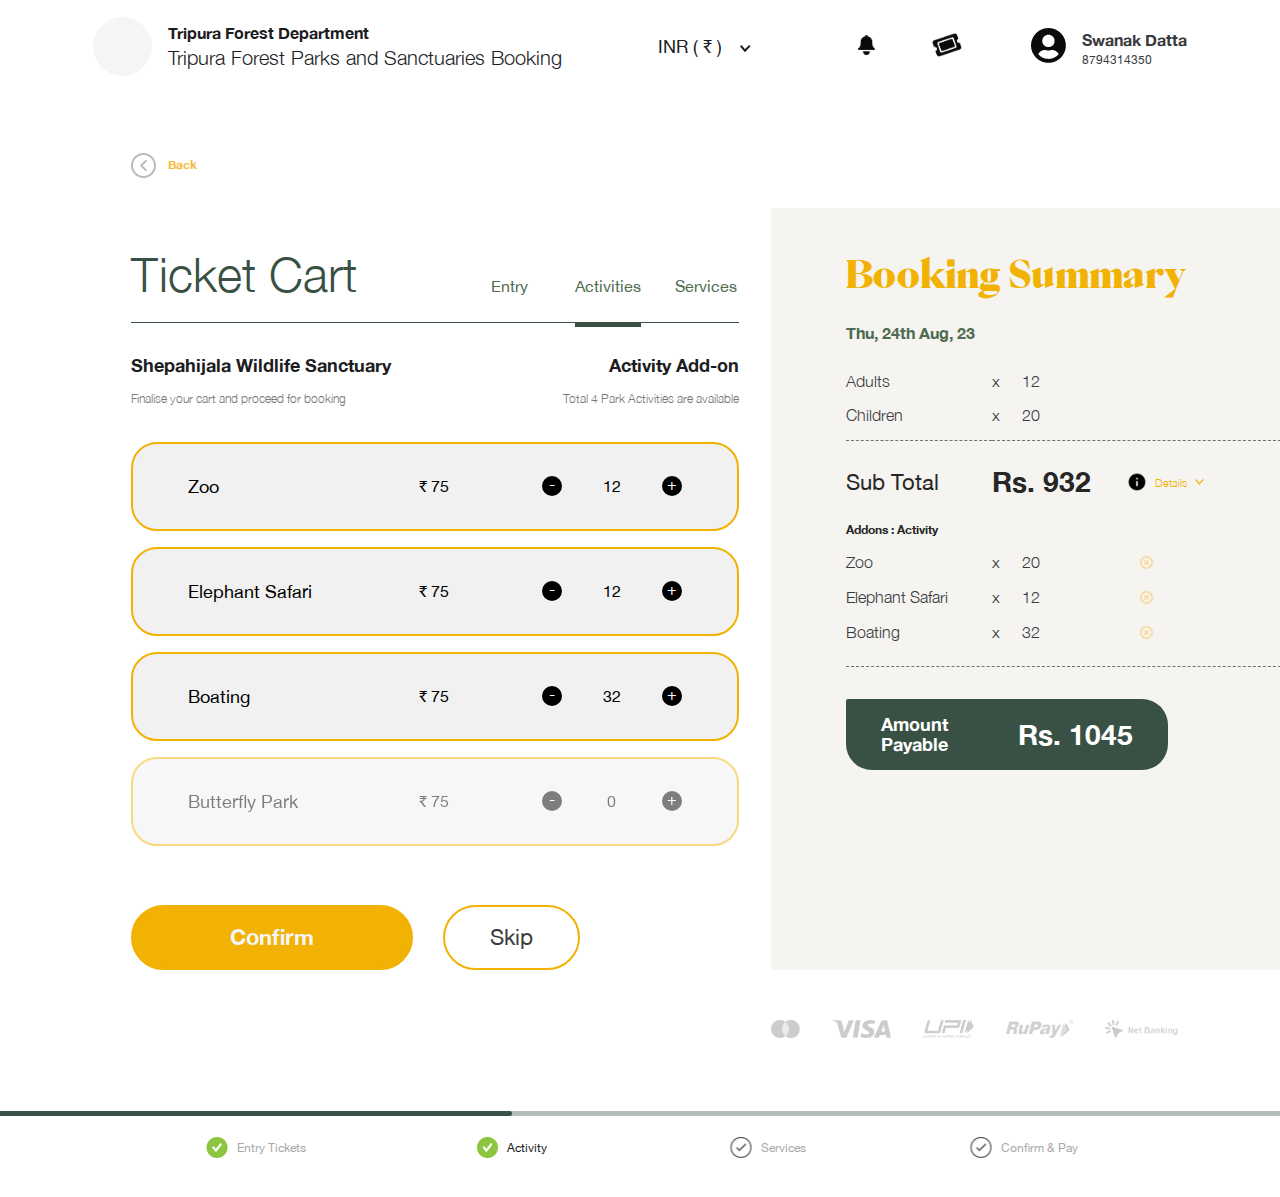
==== cart-activity.html @ 9dd1fa14 "added more pages" ====
<!DOCTYPE html>
<html lang="en">
  <head>
    <meta charset="UTF-8" />
    <meta name="viewport" content="width=device-width, initial-scale=1.0" />
    <title>Cart - Tripura Forest Parks And Sanctuary Booking</title>
    <link rel="stylesheet" href="style.css" />
  </head>
  <body class="cart-entry-page">
    <header id="header" class="inverted">
      <div class="brand">
        <div class="logo-container">
          <img
            fetchpriority="high"
            src="../assets/images/logo.png"
            alt="Tripura Forest Department"
          />
        </div>
        <div class="brand-name">
          <h1>Tripura Forest Department</h1>
          <p>Tripura Forest Parks and Sanctuaries Booking</p>
        </div>
      </div>
      <div class="header-right-col">
        <div class="currency-selector-container">
          <div class="custom-select">
            <select class="select-hidden" name="currency-selector">
              <option value="1" selected>INR ( ₹ )</option>
              <option value="2">USD ( $ )</option>
            </select>
            <div class="select-selected">INR ( ₹ )</div>
            <div class="select-arrow"></div>
            <ul class="select-items">
              <li data-value="1">INR ( ₹ )</li>
              <li data-value="2">USD ( $ )</li>
            </ul>
          </div>
        </div>
        <div class="notification-container">
          <a href="#">
            <img src="../assets/images/notifications.png" alt="Notifications" />
          </a>
        </div>
        <div class="tickets-container">
          <a href="#">
            <img src="../assets/images/ticket.png" alt="Tickets" />
          </a>
        </div>
        <div class="user-details-container">
          <div class="user-image">
            <a href="#">
              <img src="../assets/images/user-circle.png" alt="Swanak Datta" />
            </a>
          </div>
          <div class="user-details">
            <p class="user-name">Swanak Datta</p>
            <small class="user-phone-number">8794314350</small>
          </div>
        </div>
      </div>
    </header>
    <main id="main">
      <section class="cart-navigations section-inline-padding"">
        <a href="#" class="cart-navigation__back-link">
          <img
            src="/assets/images/back-btn-img.png"
            alt=""
            class="cart-navigation__back-img"
          />
          <span class="cart-navigation__back-text">Back</span>
        </a>
      </section>
      <section class="cart-details section-inline-padding">
        <div class="cart-details__form">
            <div class="cart-details__form-header">
                <h2 class="cart-details__form-title">Ticket Cart</h2>
                <ul class="cart-details__form-nav">
                    <li class="cart-details__form-nav-item">Entry</li>
                    <li class="cart-details__form-nav-item active">Activities</li>
                    <li class="cart-details__form-nav-item">Services</li>
                </ul>
            </div>
            <div class="cart-details__form-details-container">
              <div class="cart-details__form-park-title-container">
                <h3 class="cart-details__form-park-name">Shepahijala Wildlife Sanctuary</h3>
                <small class="cart-details__form-details">Finalise your cart and proceed for booking</small>
              </div>
              <div class="cart-details__form-addon">
                <h3 class="cart-details__form-addon-title">Activity Add-on</h3>
                <small class="cart-details__form-addon-details">Total 4 Park Activities are available</small>
              </div>
            </div>
            <div class="cart-details__form-container">
              <div class="cart-details__form-activity">
                <p class="cart-details__form-activity-name">Zoo</p>
                <p class="cart-details__form-activty-rate" data-currency="₹">75</p>
                <div class="cart-details__form-activity-input-container">
                  <span class="cart-details__form-activity-input-decrease">-</span>
                  <span class="cart-details__form-activity-input">12</span>
                  <span class="cart-details__form-activity-input-increase">+</span>
                </div>
              </div>
              <div class="cart-details__form-activity">
                <p class="cart-details__form-activity-name">Elephant Safari</p>
                <p class="cart-details__form-activty-rate" data-currency="₹">75</p>
                <div class="cart-details__form-activity-input-container">
                  <span class="cart-details__form-activity-input-decrease">-</span>
                  <span class="cart-details__form-activity-input">12</span>
                  <span class="cart-details__form-activity-input-increase">+</span>
                </div>
              </div>
              <div class="cart-details__form-activity">
                <p class="cart-details__form-activity-name">Boating</p>
                <p class="cart-details__form-activty-rate" data-currency="₹">75</p>
                <div class="cart-details__form-activity-input-container">
                  <span class="cart-details__form-activity-input-decrease">-</span>
                  <span class="cart-details__form-activity-input">32</span>
                  <span class="cart-details__form-activity-input-increase">+</span>
                </div>
              </div>
              <div class="cart-details__form-activity unavailable">
                <p class="cart-details__form-activity-name">Butterfly Park</p>
                <p class="cart-details__form-activty-rate" data-currency="₹">75</p>
                <div class="cart-details__form-activity-input-container">
                  <span class="cart-details__form-activity-input-decrease">-</span>
                  <span class="cart-details__form-activity-input">0</span>
                  <span class="cart-details__form-activity-input-increase">+</span>
                </div>
              </div>
              <button class="cart-details__form-btn">Confirm</button>
              <button class="cart-details__form-skip-btn">Skip</button>
            </div>
        </div>
        <div class="cart-details__summary">
          <h2 class="cart-details__summary-title">Booking Summary</h2>
          <time class="cart-details__summary-date" datetime="2023-08-24T00:00">Thu, 24th Aug, 23</time>
          <div class="cart-details__summary-details-container">
            <p class="cart-details__summary-details-person-adults">Adults</p>
            <p class="cart-details__summary-details-person-adults-count">12</p>
            <p class="cart-details__summary-details-person-childrens">Children</p>
            <p class="cart-details__summary-details-person-childrens-count">20</p>
            <p class="cart-details__summary-details-total-title">Sub Total</p>
            <div class="cart-details__summary-details-total-amount-container">
              <p class="cart-details__summary-details-total-amount" data-currency="Rs.">932</p>
              <div class="cart-details__summary-details-wrapper">
                <img src="/assets/images/info-icon.png" alt="" class="cart-details__summary-details-icon">
                <small class="cart-details__summary-details-text">Details</small>
                <img src="/assets/images/park-dropdown-icon.png" decoding="async" loading="lazy" alt="" class="cart-details__summary-details-chevron">
              </div>
            </div>
          </div>
          <h3 class="cart-details__summary-addon-title">Addons : Activity</h3>
          <div class="cart-details__summary-addon-details-container">
            <div class="cart-details__summary-addon-details-wrapper">
              <p class="cart-details__summary-addon-details-name">Zoo</p>
              <p class="cart-details__summary-addon-details-count">20</p>
              <img src="/assets/images/delete-icon.png" decoding="async" loading="lazy" alt="" class="cart-details__summary-addon-details-delete-img">
            </div>
            <div class="cart-details__summary-addon-details-wrapper">
              <p class="cart-details__summary-addon-details-name">Elephant Safari</p>
              <p class="cart-details__summary-addon-details-count">12</p>
              <img src="/assets/images/delete-icon.png" decoding="async" loading="lazy" alt="" class="cart-details__summary-addon-details-delete-img">
            </div>
            <div class="cart-details__summary-addon-details-wrapper">
              <p class="cart-details__summary-addon-details-name">Boating</p>
              <p class="cart-details__summary-addon-details-count">32</p>
              <img src="/assets/images/delete-icon.png" decoding="async" loading="lazy" alt="" class="cart-details__summary-addon-details-delete-img">
            </div>
          </div>
          <div class="cart-details__summary-payable">
            <h3 class="cart-details__summary-payable-title">Amount Payable</h3>
            <h4 class="cart-details__summary-payable-amount" data-currency="Rs.">1045</h4>
          </div>
        </div>
        <div class="footer-secondary__logos">
          <img decoding="async" loading="lazy" src="../assets/images/master-card-logo.png" alt="" class="footer-secondary__logo">
          <img decoding="async" loading="lazy" src="../assets/images/visa-logo.png" alt="" class="footer-secondary__logo">
          <img decoding="async" loading="lazy" src="../assets/images/upi-logo.png" alt="" class="footer-secondary__logo">
          <img decoding="async" loading="lazy" src="../assets/images/rupay-logo.png" alt="" class="footer-secondary__logo">
          <img decoding="async" loading="lazy" src="../assets/images/net-banking.png" alt="" class="footer-secondary__logo">
        </div>
      </section>
      <section class="cart-footer">
        <progress class="cart-footer__progressbar" max="5" value="2">1</progress>
        <ul class="cart-footer__progress-labels">
          <li class="cart-footer__progress-label">
            <div class="cart-footer__progress-lebel-wrapper">
              <img src="/assets/images/tick-icon.png" alt="" class="cart-footer__progress-lebel-img">
              <img src="/assets/images/tick-icon-green.png" alt="" class="cart-footer__progress-lebel-img-complete">
              <p class="cart-footer__progress-label-text">Entry Tickets</p>
            </div>
          </li>
          <li class="cart-footer__progress-label active">
            <div class="cart-footer__progress-lebel-wrapper">
              <img src="/assets/images/tick-icon.png" alt="" class="cart-footer__progress-lebel-img">
              <img src="/assets/images/tick-icon-green.png" alt="" class="cart-footer__progress-lebel-img-complete">
              <p class="cart-footer__progress-label-text">Activity</p>
            </div>
          </li>
          <li class="cart-footer__progress-label">
            <div class="cart-footer__progress-lebel-wrapper">
              <img src="/assets/images/tick-icon.png" alt="" class="cart-footer__progress-lebel-img">
              <img src="/assets/images/tick-icon-green.png" alt="" class="cart-footer__progress-lebel-img-complete">
              <p class="cart-footer__progress-label-text">Services</p>
            </div>
          </li>
          <li class="cart-footer__progress-label">
            <div class="cart-footer__progress-lebel-wrapper">
              <img src="/assets/images/tick-icon.png" alt="" class="cart-footer__progress-lebel-img">
              <img src="/assets/images/tick-icon-green.png" alt="" class="cart-footer__progress-lebel-img-complete">
              <p class="cart-footer__progress-label-text">Confirm & Pay</p>
            </div>
          </li>
        </ul>
      </section>
    </main>
  </body>
</html>
---- style.css ----
*,
*::before,
*::after {
  box-sizing: border-box;
}

* > img {
  max-width: 100%;
}

/* Reset display property for specific elements */
/* :where(
    div,
    p,
    span,
    a,
    h1,
    h2,
    h3,
    h4,
    h5,
    h6,
    ul,
    ol,
    li,
    table,
    th,
    td,
    img
  ) {
  display: inherit;
} */

/* Reset margin and padding for all elements */
:not(iframe, canvas, img, svg, video) {
  margin: 0;
  padding: 0;
  border: none;
  font-family: inherit;
  font-size: inherit;
  font-weight: inherit;
  font-style: inherit;
  color: inherit;
}

@font-face {
  font-family: "Helvetica Neue";
  src: local("Helvetica Neue Bold"), local("HelveticaNeue-Bold"),
    url("../assets/fonts/HelveticaNeue-Bold.woff2") format("woff2"),
    url("../assets/fonts/HelveticaNeue-Bold.woff") format("woff");
  font-weight: bold;
  font-style: normal;
  font-display: swap;
}

@font-face {
  font-family: "Helvetica Neue";
  src: local("Helvetica Neue"), local("HelveticaNeue"),
    url("../assets/fonts/HelveticaNeue.woff2") format("woff2"),
    url("../assets/fonts/HelveticaNeue.woff") format("woff");
  font-weight: normal;
  font-style: normal;
  font-display: swap;
}

@font-face {
  font-family: "Helvetica Neue";
  src: local("Helvetica Neue Light"), local("HelveticaNeue-Light"),
    url("../assets/fonts/HelveticaNeue-Light.woff2") format("woff2"),
    url("../assets/fonts/HelveticaNeue-Light.woff") format("woff");
  font-weight: 300;
  font-style: normal;
  font-display: swap;
}

@font-face {
  font-family: "PP Eiko";
  src: local("PP Eiko Thin"), local("PPEiko-Thin"),
    url("../assets/fonts/PPEiko-Thin.woff2") format("woff2"),
    url("../assets/fonts/PPEiko-Thin.woff") format("woff");
  font-weight: 100;
  font-style: normal;
  font-display: swap;
}

@font-face {
  font-family: "PP Eiko";
  src: local("PP Eiko Medium"), local("PPEiko-Medium"),
    url("../assets/fonts/PPEiko-Medium.woff2") format("woff2"),
    url("../assets/fonts/PPEiko-Medium.woff") format("woff");
  font-weight: 500;
  font-style: normal;
  font-display: swap;
}

@font-face {
  font-family: "PP Eiko";
  src: local("PP Eiko Heavy"), local("PPEiko-Heavy"),
    url("../assets/fonts/PPEiko-Heavy.woff2") format("woff2"),
    url("../assets/fonts/PPEiko-Heavy.woff") format("woff");
  font-weight: 900;
  font-style: normal;
  font-display: swap;
}

:root {
  /* Colors: */
  ---707070: #707070;
  ---5c38ff: #5c38ff;
  ---1a1a1a: #1a1a1a;
  ---e9e4fb: #e9e4fb;
  ---bfd989: #bfd989;
  ---e3eed9: #e3eed9;
  ---aa8b56: #aa8b56;
  ---f3bc3e: #f3bc3e;
  ---f5f5f7: #f5f5f7;
  ---f2b203: #f2b203;
  ---8bc63f: #8bc63f;
  ---3a3a3c: #3a3a3c;
  ---777779: #777779;
  ---a9a9aa: #a9a9aa;
  ---88988e: #88988e;
  ---1d1d1f: #1d1d1f;
  ---4e6c50: #4e6c50;
  ---262626: #262626;
  ---fbe2b0: #fbe2b0;
  ---f8d180: #f8d180;
  ---f1f1f1: #f1f1f1;
  ---ebeae4: #ebeae4;
  ---f0ebce: #f0ebce;
  ---395144: #395144;
  ---b4bdb8: #b4bdb8;
  ---53675b: #53675b;
  --unnamed-color-000000: #000000;
  --box-shadow-color: #00000019;

  /* Font/text values */
  --unnamed-font-family-helvetica: "Helvetica Neue", sans-serif;
  --font-family-pp-eiko: "PP Eiko", serif;
  --unnamed-font-style-normal: normal;
  --unnamed-font-weight-300: 300;
  --unnamed-font-weight-normal: normal;
  --unnamed-font-weight-bold: bold;
  --unnamed-font-size-11: 11px;
  --unnamed-font-size-12: 12px;
  --unnamed-font-size-14: 14px;
  --unnamed-font-size-16: 16px;
  --unnamed-font-size-18: 18px;
  --unnamed-font-size-20: 20px;
  --unnamed-font-size-22: 22px;
  --unnamed-font-size-24: 24px;
  --unnamed-font-size-28: 28px;
  --unnamed-font-size-34: 34px;
  --unnamed-font-size-48: 48px;
  --unnamed-font-size-60: 60px;
  --unnamed-font-size-96: 96px;
  --unnamed-font-size-105: 105px;
  --unnamed-character-spacing-0: 0px;
  --unnamed-character-spacing-nan: NaN;
  --unnamed-line-spacing-13: 13px;
  --unnamed-line-spacing-14: 14px;
  --unnamed-line-spacing-18: 18px;
  --unnamed-line-spacing-23: 23px;
  --unnamed-line-spacing-24: 24px;
  --unnamed-line-spacing-25: 25px;
  --unnamed-line-spacing-26: 26px;
  --unnamed-line-spacing-28: 28px;
  --unnamed-line-spacing-29: 29px;
  --unnamed-line-spacing-30: 30px;
  --unnamed-line-spacing-34: 34px;
  --unnamed-line-spacing-41: 41px;
  --unnamed-line-spacing-58: 58px;
  --unnamed-line-spacing-72: 72px;
  --unnamed-line-spacing-115: 115px;
  --unnamed-line-spacing-126: 126px;
  --unnamed-line-spacing-35-599998474121094: 35.599998474121094px;
}

::selection {
  background: var(---f3bc3e);
  color: #fff;
}

button,
a {
  cursor: pointer;
}
.character-style-1 {
  font-family: var(--unnamed-font-family-helvetica);
  font-style: var(--unnamed-font-style-normal);
  font-weight: var(--unnamed-font-weight-normal);
  font-size: var(--unnamed-font-size-12);
  line-height: var(--unnamed-line-spacing-14);
  letter-spacing: var(--unnamed-character-spacing-0);
  color: var(---a9a9aa);
}
.character-style-3 {
  font-family: var(--unnamed-font-family-helvetica);
  font-style: var(--unnamed-font-style-normal);
  font-weight: var(--unnamed-font-weight-bold);
  font-size: var(--unnamed-font-size-28);
  line-height: var(--unnamed-line-spacing-34);
  letter-spacing: var(--unnamed-character-spacing-0);
  color: var(---1d1d1f);
}
.character-style-3 {
  font-family: var(--unnamed-font-family-helvetica);
  font-style: var(--unnamed-font-style-normal);
  font-weight: var(--unnamed-font-weight-bold);
  font-size: var(--unnamed-font-size-22);
  line-height: var(--unnamed-line-spacing-28);
  letter-spacing: var(--unnamed-character-spacing-0);
  color: var(---f2b203);
}
.character-style-3 {
  font-family: var(--unnamed-font-family-helvetica);
  font-style: var(--unnamed-font-style-normal);
  font-weight: var(--unnamed-font-weight-normal);
  font-size: var(--unnamed-font-size-16);
  line-height: var(--unnamed-line-spacing-28);
  letter-spacing: var(--unnamed-character-spacing-0);
  color: var(---4e6c50);
}
.character-style-1 {
  font-family: var(--unnamed-font-family-helvetica);
  font-style: var(--unnamed-font-style-normal);
  font-weight: var(--unnamed-font-weight-normal);
  font-size: var(--unnamed-font-size-11);
  line-height: var(--unnamed-line-spacing-13);
  letter-spacing: var(--unnamed-character-spacing-0);
  color: var(---53675b);
}
.h5 {
  font-family: var(--unnamed-font-family-helvetica);
  font-style: var(--unnamed-font-style-normal);
  font-weight: var(--unnamed-font-weight-normal);
  font-size: var(--unnamed-font-size-24);
  line-height: var(--unnamed-line-spacing-29);
  letter-spacing: var(--unnamed-character-spacing-0);
  color: var(--unnamed-color-000000);
}
.h4 {
  font-family: var(--unnamed-font-family-helvetica);
  font-style: var(--unnamed-font-style-normal);
  font-weight: var(--unnamed-font-weight-normal);
  font-size: var(--unnamed-font-size-34);
  line-height: var(--unnamed-line-spacing-41);
  letter-spacing: var(--unnamed-character-spacing-0);
  color: var(--unnamed-color-000000);
}
.h3 {
  font-family: var(--unnamed-font-family-helvetica);
  font-style: var(--unnamed-font-style-normal);
  font-weight: var(--unnamed-font-weight-normal);
  font-size: var(--unnamed-font-size-48);
  line-height: var(--unnamed-line-spacing-58);
  letter-spacing: var(--unnamed-character-spacing-0);
  color: var(--unnamed-color-000000);
}
.h2 {
  font-family: var(--unnamed-font-family-helvetica);
  font-style: var(--unnamed-font-style-normal);
  font-weight: var(--unnamed-font-weight-normal);
  font-size: var(--unnamed-font-size-60);
  line-height: var(--unnamed-line-spacing-72);
  letter-spacing: var(--unnamed-character-spacing-0);
  color: var(--unnamed-color-000000);
}
.h1 {
  font-family: var(--unnamed-font-family-helvetica);
  font-style: var(--unnamed-font-style-normal);
  font-weight: var(--unnamed-font-weight-normal);
  font-size: var(--unnamed-font-size-96);
  line-height: var(--unnamed-line-spacing-115);
  letter-spacing: var(--unnamed-character-spacing-0);
  color: var(--unnamed-color-000000);
}

/*  */
body {
  font-family: var(--unnamed-font-family-helvetica);
}

.bg-green {
  background: var(---4e6c50);
  padding: 13px 18px;
  color: #fff;
  border-radius: 46px;
}

.section-inline-padding {
  padding-inline: clamp(0.938rem, -1.475rem + 12.063vw, 13rem);
}

.section-inline-padding-s {
  padding-inline: clamp(0.938rem, 0.425rem + 2.563vw, 3.5rem);
}

#main > section {
  padding-block: 80px;
}

#header {
  padding: 17px 93px;
  display: flex;
  flex-direction: row;
  flex-wrap: wrap;
  align-content: center;
  justify-content: space-between;
  align-items: center;
  position: absolute;
  width: 100%;
}

#header.inverted {
  position: relative;
}

:where(#header.inverted)
  :where(.brand-name h1, .brand-name h1 + *, .custom-select) {
  color: var(---1d1d1f) !important;
}

:where(#header.inverted) :where(.user-name, .user-phone-number) {
  color: var(---3a3a3c) !important;
}

:where(#header.inverted) :where(.select-selected)::after {
  content: url(../assets/images/chevron-down-alt.png) !important;
}

:where(#header.inverted) :where(img) {
  filter: invert(1);
}

.brand {
  display: flex;
  flex-direction: row;
  flex-wrap: nowrap;
  align-content: center;
  justify-content: flex-start;
  align-items: center;
  gap: 16px;
}

.brand-name {
  display: flex;
  flex-direction: column;
  justify-content: center;
  align-items: flex-start;
  flex-wrap: nowrap;
  gap: 4px;
}

.brand-name h1 {
  font: var(--unnamed-font-style-normal) normal var(--unnamed-font-weight-bold)
    var(--unnamed-font-size-16) / 19px var(--unnamed-font-family-helvetica);
  letter-spacing: var(--unnamed-character-spacing-0);
  color: var(---f5f5f7);
  text-align: left;
}

.brand-name h1 + * {
  font: var(--unnamed-font-style-normal) normal var(--unnamed-font-weight-300)
    var(--unnamed-font-size-20) / var(--unnamed-line-spacing-24)
    var(--unnamed-font-family-helvetica);
  letter-spacing: var(--unnamed-character-spacing-0);
  color: var(---f5f5f7);
  text-align: left;
}

.logo-container {
  width: 59px;
  height: 59px;
  background: var(---f5f5f7) 0% 0% no-repeat padding-box;
  opacity: 1;
  border-radius: 50%;
  overflow: hidden;
  display: flex;
  align-items: center;
  justify-content: center;
}

.logo-container img {
  max-width: 100%;
  visibility: hidden;
}

.header-right-col {
  display: flex;
  flex-direction: row;
  flex-wrap: wrap;
  justify-content: flex-end;
  align-items: center;
}

.custom-select {
  position: relative;
  width: 93px;
  height: 21px;
  background-color: transparent;
  color: #fff;
  font-size: var(--unnamed-font-size-18);
  line-height: 1.22em;
}

.select-hidden {
  position: absolute;
  top: 0;
  left: 0;
  width: 100%;
  height: 100%;
  opacity: 0;
  pointer-events: none;
}

.select-selected {
  position: absolute;
  top: 0;
  left: 0;
  width: 100%;
  cursor: pointer;
}

.select-arrow {
  position: relative;
}

.select-items {
  position: absolute;
  top: 100%;
  left: 0;
  width: 100%;
  list-style: none;
  padding: 0;
  margin: 0;
  background-color: transparent;
  color: inherit;
  display: flex;
  flex-direction: column;
  justify-content: flex-start;
  align-items: flex-start;
  transform: scaleY(0);
  opacity: 0;
  transition: all 150ms cubic-bezier(0.45, 0.05, 0.55, 0.95);
  transform-origin: top;
  will-change: transform;
}

.custom-select:hover .select-items {
  transform: scaleY(1);
  opacity: 1;
}

.select-items li {
  cursor: pointer;
}

.select-items li:first-child {
  margin-block-start: 20px;
}

.select-items li + li {
  margin-block-start: 10px;
}

.select-items li:hover {
  color: var(---f3bc3e);
}

.select-selected:after {
  content: url(../assets/images/chevron-down.png);
  cursor: pointer;
  margin-inline-start: 1em;
}

.select-selected.select-arrow-active:after {
  border-top: 5px solid #fff;
  border-left: 5px solid transparent;
  border-right: 5px solid transparent;
  border-bottom: 5px solid transparent;
}

.currency-selector-container {
  margin-inline-end: 107px;
}

#currency-selector {
  font: var(--unnamed-font-style-normal) normal
    var(--unnamed-font-weight-normal) var(--unnamed-font-size-18) / 22px
    Helvetica Neue;
  letter-spacing: var(--unnamed-character-spacing-0);
  color: var(---f5f5f7);
  text-align: left;
  outline: none;
  border: none;
  background: transparent !important;
}

#currency-selector option {
  background: transparent !important;
  -webkit-appearance: none;
  appearance: none;
}

.notification-container {
  width: 17px;
  margin-inline-end: 57px;
}

.tickets-container {
  margin-inline-end: 69px;
  width: 30px;
}

.user-details-container {
  display: flex;
  flex-direction: row;
  flex-wrap: nowrap;
  justify-content: center;
  align-items: center;
  gap: 16px;
}

.user-image {
  max-width: 35px;
}

.user-details {
  display: flex;
  flex-direction: column;
  justify-content: center;
  align-items: flex-start;
}

.user-name {
  font: var(--unnamed-font-style-normal) normal var(--unnamed-font-weight-bold)
    var(--unnamed-font-size-16) / var(--unnamed-line-spacing-26)
    var(--unnamed-font-family-helvetica);
  letter-spacing: var(--unnamed-character-spacing-0);
  color: var(---f5f5f7);
  text-align: left;
}

.user-phone-number {
  font: var(--unnamed-font-style-normal) normal
    var(--unnamed-font-weight-normal) var(--unnamed-font-size-12) /
    var(--unnamed-line-spacing-14) var(--unnamed-font-family-helvetica);
  letter-spacing: var(--unnamed-character-spacing-0);
  color: var(---f1f1f1);
  text-align: left;
}

.park-selection-container,
.home-banner {
  padding-block: 0 !important;
}

.park-selection-container {
  position: relative;
}

.park-selection-wrapper {
  display: flex;
  flex-direction: row;
  flex-wrap: nowrap;
  justify-content: center;
  align-items: center;
  padding-inline-start: 154px;
  background: var(---262626) 0% 0% no-repeat padding-box;
  border: 2px solid var(---f2b203);
  border-radius: 26px;
  position: absolute;
  left: 50%;
  top: 0;
  transform: translate(-50%, -50%);
}

.park-selection-wrapper .search-icon {
  max-width: 34px;
}

.park-selection-wrapper .park-selection-text {
  margin-inline: 118px 64px;
  font: var(--unnamed-font-style-normal) normal
    var(--unnamed-font-weight-normal) var(--unnamed-font-size-24) /
    var(--unnamed-line-spacing-29) var(--unnamed-font-family-helvetica);
  letter-spacing: var(--unnamed-character-spacing-0);
  color: var(---f5f5f7);
  cursor: pointer;
}

.park-selection-wrapper .park-selection-chevron {
  max-width: 12px;
  margin-inline-end: 90px;
}

.park-selection-wrapper .park-selection-btn {
  padding: 32px 49px 32px 28px;
  background: var(---f3bc3e) 0% 0% no-repeat padding-box;
  border-radius: 2px 23px 23px 26px;
  cursor: pointer;
  font: var(--unnamed-font-style-normal) normal
    var(--unnamed-font-weight-normal) var(--unnamed-font-size-24) /
    var(--unnamed-line-spacing-29) var(--unnamed-font-family-helvetica);
  letter-spacing: var(--unnamed-character-spacing-0);
  color: var(---f5f5f7);
}

.cta-section {
  padding-block: 205px 200px !important;
  padding-inline-start: clamp(0.938rem, -1.475rem + 12.063vw, 13rem);
  background: url(../assets/images/cta-bg.png) left center no-repeat;
  background-size: cover;
  display: grid;
  grid-template-columns: repeat(2, 1fr);
  gap: 71px;
}

.cta-section__graphics {
  display: grid;
  grid-template-columns: 1fr 0.8fr;
  gap: 0 16px;
}

.cta-section__card {
  background-color: var(---f5f5f7);
  box-shadow: 30px 15px 20px var(--box-shadow-color);
  border-radius: 30px;
  padding: 15em 8.4em 21.3em;
  grid-area: 1 / 1 / span 1 / span 1;
  display: flex;
  place-content: center;
}

.cta-section__text {
  grid-column: 2 / -1;
  grid-row: 1 / 1;
  font-family: var(--unnamed-font-family-helvetica);
  font-weight: var(--unnamed-font-weight-bold);
  display: block;
  position: relative;
  margin-block-start: 46px;
}

.top-text {
  font-size: var(--unnamed-font-size-28);
  line-height: 1em;
  color: var(---262626);
  position: relative;
}

.middle-text {
  font-size: var(--unnamed-font-size-105);
  line-height: 0.85em;
  text-indent: -1.8ch;
  color: var(---1d1d1f);
  display: flex;
}

.bottom-text {
  letter-spacing: var(--unnamed-character-spacing-0);
  color: var(---262626);
  font-weight: var(--unnamed-font-weight-300);
  font-size: var(--unnamed-font-size-28);
  line-height: var(--unnamed-line-spacing-34);
}

.bottom-text label {
  font-weight: var(--unnamed-font-weight-bold);
  font-size: var(--unnamed-font-size-24);
  line-height: var(--unnamed-line-spacing-29);
  /* user-select: text; */
  /* cursor: text; */
}

.cta-section__image {
  grid-column: 1 / -1;
  grid-row: 1 / 2;
  max-width: 620px;
  justify-self: end;
  align-self: end;
  position: relative;
  transform: translate(1.7%, 46%);
}

.cta-section__content {
  margin-block-start: 100px;
}

.cta-section__content small {
  font-size: var(--unnamed-font-size-16);
  line-height: 1.2em;
  color: var(---777779);
  margin-block-end: 0.75em;
  display: inline-block;
}

.cta-main__content {
  font-weight: 700;
  font-size: var(--unnamed-font-size-48);
  line-height: 1.2em;
  position: relative;
}

.cta-main__content .bg-green {
  padding-block: 5px;
}

.cta-focused {
  font-size: 8.3125rem;
  line-height: 1em;
  position: absolute;
  left: 0;
  bottom: 0;
  height: fit-content;
  display: grid;
  grid-template-columns: repeat(2, auto);
  place-items: baseline;
  transform: translateY(30%);
}

.cta-focused sub {
  font-size: 0.32em;
}

.cta-main__content-end {
  margin-inline-start: 200px;
  display: inline-block;
}

.cta-main__sub-content {
  font-size: var(--unnamed-font-size-24);
  font-weight: var(--unnamed-font-weight-300);
  line-height: 1.2em;
  width: 264px;
  margin-block-start: 1.5em;
}

.cta-main__sub-content strong {
  font-weight: 700;
}

.cta-section__btn {
  padding: 0.46em 1.68em;
  font-size: 41px;
  color: #ffffff;
  text-align: center;
  line-height: 1em;
  border-radius: 46px;
  margin-block-start: 3.12em;
}

.bg-yellow {
  background: var(---f3bc3e);
}

.trending-destinations {
  padding-block: 80px;
}

#main > section > [class*="title-container"],
#main > section > * > [class*="title-container"] {
  display: flex;
  flex-direction: row;
  align-items: baseline;
  justify-content: flex-start;
  gap: 28px;
}

#main > section > [class*="title-container"].flow-verticle {
  flex-direction: column;
}

.trending-destinations__title {
  font-size: var(--unnamed-font-size-28);
  font-weight: 700;
  letter-spacing: var(--unnamed-character-spacing-0);
  color: var(---262626);
}

#main > section > [class*="title-container"] > small[class*="sub-title"],
#main > section > * > [class*="title-container"] > small[class*="sub-title"] {
  font-size: var(--unnamed-font-size-12);
  color: var(---a9a9aa);
}

.trending-destinations__explore-link {
  display: inline-block;
  margin-inline-start: auto;
  color: var(---f2b203);
  text-decoration: none;
}

.trending-destinations__cards {
  margin-block-start: 32px;
  display: grid;
  grid-template-columns: repeat(auto-fit, minmax(284px, 1fr));
  gap: 16px;
}

.trending-destination__card {
  border-radius: 27px;
  overflow: hidden !important;
  display: grid;
  align-content: stretch;
  justify-content: center;
  align-items: stretch;
  justify-items: center;
  grid-template-rows: 289px auto;
  mask-image: radial-gradient(white, black);
  -webkit-mask-image: -webkit-radial-gradient(white, black);
}

.trending-destinations__card-image {
  mix-blend-mode: saturation;
  height: 100%;
  width: 100%;
  object-fit: cover;
  object-position: center;
  transition: transform 150ms ease-in-out;
  will-change: transform;
}

.trending-destination__card:hover .trending-destinations__card-image {
  transform: scale(1.2);
}

.trending-destinations__card-contents {
  background: var(---f1f1f1);
  padding: 23px 16px 32px;
}

.trending-destinations__card-top-row {
  display: flex;
  flex-direction: row;
  align-items: center;
  justify-content: flex-start;
  gap: 1rem;
}

.trending-destinations__card-no {
  font-weight: 700;
  font-size: 62px;
  color: var(---f2b203);
  text-indent: 5px;
}

.trending-destinations__card-title {
  font-weight: 700;
  font-size: var(--unnamed-font-size-22);
  text-decoration: none;
  color: var(--unnamed-color-000000);
}

.trending-destinations__card-specs {
  display: flex;
  flex-wrap: wrap;
  align-items: baseline;
  justify-content: flex-start;
  gap: 5px;
  font-size: 9px;
  color: var(---a9a9aa);
  margin-top: 0.44em;
}

.trending-destinations__card-rating,
.park-details__rating-star {
  position: relative;
  appearance: none;
  color: transparent;
  width: auto;
  display: inline-block;
  vertical-align: baseline;
  font-size: 1.5em;
}

.trending-destinations__card-rating::before,
.park-details__rating-star::before {
  content: "★★★★★";
  position: absolute;
  top: 0;
  left: 0;
  color: rgba(0, 0, 0, 0.2);
  background: linear-gradient(
    90deg,
    var(---4e6c50) var(--percent),
    var(---b4bdb8) var(--percent)
  );
  background-clip: text;
  -webkit-background-clip: text;
  -webkit-text-fill-color: transparent;
}

.trending-destinations__card-location {
  margin-inline-start: 6px;
}

.trending-destinations__card-content {
  color: var(---777779);
  font-size: var(--unnamed-font-size-11);
  margin-block-start: 1.36em;
  line-height: 1.64em;
}

.todo-container {
  padding-block: 80px;
}

#main > section > h2[class*="title"],
#main > section > [class*="title-container"] > h2[class*="title"],
#main > section > * > [class*="title-container"] > h2[class*="title"] {
  font-size: var(--unnamed-font-size-28);
  font-weight: 700;
  color: var(---262626);
}

.todo__contents {
  margin-block-start: 2rem;
  display: grid;
  grid-template-columns: repeat(auto-fit, minmax(735px, 1fr));
  gap: 1rem;
}

.todo__contents > * {
  background: var(---b4bdb8);
  transition: background 150ms linear;
  will-change: background;
}
.todo__contents-left {
  padding: 202px 32px 32px 260px;
  border-radius: 0px 0px 0px 192px;
  text-align: right;
}

.todo__content {
  color: var(---4e6c50);
  transition: color 150ms linear;
  will-change: color;
}

.todo_content-title {
  font-family: var(--font-family-pp-eiko);
  font-size: 100px;
  font-weight: 100;
  color: var(---262626);
  transition: color 150ms linear, font-weight 150ms linear;
  will-change: color, font-weight;
}

.todo__contents > *:hover .todo__content {
  color: var(---e3eed9);
}

.todo__contents > *:hover .todo_content-title {
  color: #ffffff;
  font-weight: 500;
}

.todo__contents > .todo__contents-left:hover {
  background: var(---395144);
}

.todo__contents > .todo__contents-right:hover {
  background: var(---f3bc3e);
}

.todo__contents-right {
  border-radius: 0px 70px 70px 0px;
  padding: 202px 260px 32px 32px;
}

.districts {
  padding-block: 80px;
}

.districts__container {
  display: flex;
  flex-direction: row;
  flex-wrap: wrap;
  justify-content: space-between;
  align-items: flex-end;
  gap: 96px;
  margin-block-start: 148px;
}

.district {
  display: flex;
  flex-direction: column;
  justify-content: space-between;
  align-items: center;
}

.district__img {
  max-width: 60px;
}

.district__name {
  font-size: var(--unnamed-font-size-22);
  font-weight: 700;
  text-decoration: none;
  text-align: center;
  color: var(---f2b203);
  margin-block-start: 1.91em;
}

.trips__title-container {
  gap: 1rem !important;
}

.trips__filters {
  display: flex;
  flex-direction: row;
  flex-wrap: wrap;
  justify-content: flex-start;
  align-items: flex-end;
  margin-block-start: 2rem;
  gap: 1rem;
}

.trips__filter {
  border: 1px solid transparent;
  border-radius: 26px;
  display: flex;
  flex-direction: row;
  flex-wrap: nowrap;
  justify-content: center;
  align-items: flex-end;
  gap: 14px;
  cursor: pointer;
  padding: 14px 22px;
  transition: all 150ms linear;
}

.trips__filter:hover {
  border-color: var(---b4bdb8);
  background: var(---f0ebce);
}

.trips__filter-icon {
  max-width: 24px;
}

.trips__content-container {
  display: grid;
  grid-template-columns: repeat(auto-fit, minmax(284px, 1fr));
  gap: 1rem;
  margin-block-start: 2rem;
}

.trip__item {
  padding: 206px 0 32px 32px;
  border-radius: 24px;
  border: 1px solid var(---ebeae4);
  background-size: cover;
  background-position: center center;
  background-repeat: no-repeat;
}

.trip__item-title {
  font-size: var(--unnamed-font-size-22);
  font-weight: 700;
  width: min(4.36em, 100%);
  color: var(---f5f5f7);
}

.discover-tripura {
  display: grid;
  grid-template-columns: 0.9fr 1fr;
  gap: 70px;
  padding-block-end: 154px !important;
}

.discover-tripura__video {
  overflow: hidden;
  border-radius: 30px;
  height: auto;
}

.discover-tripura__title {
  font-family: var(--font-family-pp-eiko);
  font-size: 104px;
  font-weight: 900;
  color: var(---395144);
}

.discover-tripura__description {
  font-size: var(--unnamed-font-size-18);
  font-weight: var(--unnamed-font-weight-300);
  line-height: 1.67em;
  color: var(---1d1d1f);
  margin-block-start: 40px;
}

.discover-tripura__btn {
  padding: 18px 20px;
  background: var(---f3bc3e);
  border-radius: 26px;
  font-size: 1rem;
  line-height: 1em;
  color: #ffffff;
  margin-block-start: 1.5em;
  border: 1px solid transparent;
  transition: all 150ms linear;
}

.discover-tripura__btn:hover {
  border-color: var(---b4bdb8);
  background: var(---fbe2b0);
  color: var(---4e6c50);
}

.discover-tripura__highlights {
  display: grid;
  grid-template-columns: repeat(auto-fit, minmax(284px, 1fr));
  margin-block-start: 30px;
  gap: 14px;
}

.discover-tripura__highlight {
  padding: 265px 0 44px 32px;
  border-radius: 30px;
  overflow: hidden;
  background-size: cover;
  background-position: center center;
  background-repeat: no-repeat;
}

.discover-tripura__highlight-title {
  font-size: var(--unnamed-font-size-28);
  font-weight: 700;
  color: var(---f5f5f7);
  width: min(150px, 100%);
}

.home-testimonials {
  padding-block: 154px 8px !important;
}

.home-testimonials__container {
  background: var(---f5f5f7);
  border-radius: 40px;
  padding: 48px 152px 136px;
}

.home-testimonials__title {
  font-size: var(--unnamed-font-size-28);
  font-weight: 700;
  line-height: 1em;
  color: var(--unnamed-color-000000);
}

.home-testimonials__title span {
  font-weight: var(--unnamed-font-weight-300);
  font-style: oblique;
}

.home-testimonials__contents {
  margin-block-start: 1rem;
  display: grid;
  grid-template-columns: repeat(auto-fit, minmax(320px, 1fr));
  grid-auto-flow: column;
  gap: 1rem;
}

.home-testimonial {
  padding: 96px 56px 52px;
  font-size: var(--unnamed-font-size-22);
  width: min(max(320px, 592px), 100%);
  color: var(---262626);
}

.home-testimonial__quote {
  position: relative;
  line-height: 1.62em;
}

.home-testimonial__quote::before {
  content: "‘";
  font-family: var(--font-family-pp-eiko);
  font-weight: 900;
  font-size: 5.63em;
  position: absolute;
  bottom: 94%;
  right: 100%;
}

.home-testimonial__author {
  font-weight: var(--unnamed-font-weight-bold);
  margin-block-start: 1.45em;
}

.cta-section-secondary {
  padding-block: 8px 154px !important;
}

.cta-section-secondary__container {
  background: var(---395144);
  border-radius: 40px;
  padding: 44px 304px 63px 152px;
  color: #ffffff;
}

.cta-section-secondary__title {
  font-size: var(--unnamed-font-size-28);
  font-weight: var(--unnamed-font-weight-300);
  line-height: 1em;
  color: #fcfcfc;
}

.cta-section-secondary__contents {
  display: flex;
  flex-direction: row;
  flex-wrap: wrap;
  align-items: center;
  justify-content: space-between;
  font-size: 80px;
  margin-block-start: 0.4em;
}

.cta-section-secondary__content {
  font-weight: var(--unnamed-font-weight-300);
  line-height: 1.25em;
  width: min(630px);
}

.cta-section-secondary__content span {
  font-family: var(--font-family-pp-eiko);
  font-weight: 900;
}

.cta-section-secondary__btn {
  background: var(---f2b203);
  font-size: 41px;
  padding: 0.46em 1.68em;
  line-height: 1em;
  border-radius: 46px;
}

.newsletter {
  padding-block: 154px 44px !important;
  display: grid;
  grid-template-columns: 1fr repeat(2, 0.4fr);
}

.newsletter__container {
  width: min(380px, 100%);
}

.newsletter__title {
  font-size: 38px;
  line-height: 1.2em;
  color: var(---395144);
}

.newsletter__input-wrapper {
  font-size: 32px;
  margin-block-start: 0.76em;
  display: flex;
  align-items: center;
  justify-content: flex-start;
  border-bottom: 2px solid var(---3a3a3c);
  padding-block-end: 1rem;
  position: relative;
}

.newsletter__email {
  font-weight: var(--unnamed-font-weight-300);
  line-height: 1.2em;
  color: var(---a9a9aa);
  border: none;
  outline: none;
  padding-inline-end: 32px;
  width: -webkit-fill-available;
}

.newsletter__email-btn {
  position: absolute;
  appearance: none;
  color: transparent;
  display: inline-block;
  vertical-align: baseline;
  background: url(../assets/images/arrow.png) center center no-repeat;
  background-size: contain;
  width: 1em;
  height: 1em;
  right: 0;
  background-origin: content-box;
  padding: 5px;
}

.newsletter > [class^="newsletter__menu"] {
  display: flex;
  flex-direction: column;
  flex-wrap: wrap;
  align-items: flex-end;
  justify-content: flex-start;
  width: min(196px, 100%);
  justify-self: end;
}

.newsletter__menu-title {
  font-size: 1.125rem;
  font-weight: 300;
  line-height: 1.2em;
  color: var(---a9a9aa);
}

.newsletter__menu-items {
  list-style: none;
  text-align: right;
  font-size: 1rem;
  margin-block-start: 2em;
}

.newsletter__menu-item {
  color: var(---262626);
  line-height: 1.2em;
}

.newsletter__menu-item + .newsletter__menu-item {
  margin-block-start: 1.125em;
}

.newsletter__menu-item a {
  text-decoration: none;
  transition: color 150ms linear;
  will-change: color;
}

.newsletter__menu-item a:hover {
  color: var(---4e6c50);
}

/* Footer */
#footer {
  padding-block-end: 103px;
  background: #fff;
}

.footer-main__top-row {
  display: flex;
  flex-direction: row;
  flex-wrap: wrap;
  justify-content: space-between;
  align-items: flex-end;
  padding-block: 19px 23px;
  border-bottom: 2px solid var(---707070);
}

.footer-main__social-icons {
  display: flex;
  flex-direction: row;
  flex-wrap: wrap;
  justify-content: space-between;
  align-items: center;
  gap: 26px;
}

.footer-main__social-link {
  max-width: 37px;
}

.footer-main__brand {
  display: flex;
  flex-direction: row;
  flex-wrap: nowrap;
  justify-content: space-between;
  align-items: center;
  gap: 42px;
}

.footer-main__brand-name-container {
  text-align: right;
  color: var(---262626);
}

.footer-main__brand-sub-name {
  font-size: 1.125rem;
  line-height: 1em;
}

.footer-main__brand-name {
  font-size: var(--unnamed-font-size-48);
  font-weight: 700;
  line-height: 1em;
  margin-block-start: 8px;
}

.footer-main__brand-logo {
  max-width: 96px;
}

.footer-main__menus {
  padding: 84px 300px 238px 154px;
  display: flex;
  flex-direction: row;
  flex-wrap: wrap;
  justify-content: space-between;
  align-items: flex-start;
  gap: 80px;
}

.footer-main__menu {
  list-style: none;
  font-size: var(--unnamed-font-size-22);
  line-height: 1.2em;
  color: var(---262626);
}

.footer-main__menu-item + .footer-main__menu-item {
  margin-block-start: 1.45em;
}

.footer-main__menu-link {
  text-decoration: none;
}

.footer-secondary {
  padding-inline: clamp(0.938rem, 0.425rem + 2.563vw, 3.5rem)
    clamp(0.938rem, -1.475rem + 12.063vw, 13rem);
  padding-block: 8px;
  display: grid;
  grid-template-columns: 1fr 0.3fr 0.45fr;
  gap: 1rem;
}

.footer-secondary__logos {
  display: flex;
  flex-direction: row;
  flex-wrap: wrap;
  justify-content: flex-start;
  align-items: center;
  gap: 16px 66px;
}

.footer-secondary__logo {
  max-height: 21px;
}

.footer-secondary__copyright,
.footer-secondary__credit {
  font-size: var(--unnamed-font-size-12);
  color: var(---a9a9aa);
  line-height: 1.17em;
}

/* Park Details */
.park-details {
  padding: 0 clamp(0.938rem, 0.425rem + 2.563vw, 3.5rem) 77px 0 !important;
  display: flex;
  flex-direction: row;
  flex-wrap: wrap;
  justify-content: space-between;
  align-items: stretch;
  gap: 2rem;
}

.park-details__image {
  width: min(800px, 100%);
  border-bottom-right-radius: 77px;
  height: fit-content;
  overflow: hidden;
}

.park-details__image img {
  width: 100%;
  height: 100%;
  object-fit: cover;
  object-position: center center;
}

.park-details__contents {
  width: min(872px, 100%);
}

.park-details__name {
  font-size: var(--unnamed-font-size-105);
  font-weight: 100;
  font-family: var(--font-family-pp-eiko);
  line-height: 1.43em;
  color: var(---395144);
}

.park-details__tags {
  margin-block-start: 45px;
  display: flex;
  flex-direction: row;
  flex-wrap: wrap;
  justify-content: flex-start;
  align-items: center;
  gap: 1rem;
}

.park-details__tag {
  font-size: var(--unnamed-font-size-14);
  line-height: 1.64em;
  color: var(---f5f5f7);
  padding: 0.64em 3em;
  background: var(---4e6c50);
  border-radius: 46px;
}

.park-details__rating {
  margin-block-start: 64px;
}

.park-details__rating-star {
  font-size: 2em;
}

.park-details__rating-link {
  font-size: var(--unnamed-font-size-11);
  line-height: 1.5em;
  text-decoration: none;
  color: var(---53675b);
}

.park-details__cta {
  margin-block-start: 2rem;
  display: flex;
  flex-direction: row;
  flex-wrap: wrap;
  align-items: flex-start;
  justify-content: flex-start;
  gap: 58px;
}

.park-details__cta-container {
  background: var(---262626);
  border: 2px solid var(---f2b203);
  border-radius: 26px;
  display: grid;
  width: min(592px, 100%);
  grid-template-columns: minmax(130px, 1fr) minmax(300px, 1fr) minmax(
      126px,
      1fr
    );
}

.park-details__cta-container > *:not(button) {
  cursor: pointer;
  color: var(---f0ebce);
  display: flex;
  flex-direction: row;
  flex-wrap: nowrap;
  justify-content: space-between;
  align-items: center;
  margin-block: 33px;
  font-size: var(--unnamed-font-size-20);
  font-weight: var(--unnamed-font-weight-300);
  position: relative;
}

.park-details__cta-date-container {
  margin-inline: 30px 13px;
}

.park-details__cta-date-container::after {
  content: "";
  width: 1px;
  height: calc(100% + 66px);
  background: var(---f0ebce);
  position: absolute;
  left: calc(100% + 13px);
  top: 50%;
  transform: translateY(-50%);
  pointer-events: none;
}

.park-details__cta-container > *:not(button) > img {
  max-height: 20px;
}

.park-details__cta-date-chevron,
.park-details__cta-person-chevron {
  height: 11px;
}

.park-details__cta-person-container {
  margin-inline: 16px;
}

.park-details__cta-button {
  background: var(---f3bc3e);
  border-radius: 2px 22px 22px 26px;
  font-size: var(--unnamed-font-size-22);
  color: var(---f5f5f7);
}

.park-details__cta-share-link {
  position: relative;
  transform: translateY(-50%);
}

.park-details__text-content {
  margin-block-start: 56px;
  width: min(592px, 100%);
  font-size: var(--unnamed-font-size-18);
  line-height: 1.67em;
  color: var(---777779);
}

.park-activities {
  display: grid;
  grid-template-columns: min(600px, 100%) min(400px, 100%);
  justify-content: space-between;
  align-items: stretch;
  justify-items: stretch;
}

.park-activities__contents-content {
  margin-block-start: 50px;
  font-size: var(--unnamed-font-size-22);
  line-height: 1.62em;
  color: var(---777779);
}

.park-activities__contents-btn {
  font-size: 41px;
  font-weight: var(--unnamed-font-weight-bold);
  line-height: 1.2em;
  color: #ffffff;
  padding: 0.46em 2.27em;
  border-radius: 1.12em;
  background: var(---f3bc3e);
  margin-block: 3.02em 0.59em;
}

.park-activities__activities-container {
  display: flex;
  flex-direction: column;
  justify-content: space-between;
  align-items: flex-end;
  text-align: end;
}

.park-activities__activity {
  display: block;
  width: 100%;
  padding-block: 0.625em;
  font-size: var(--unnamed-font-size-48);
  font-weight: var(--unnamed-font-weight-bold);
  line-height: 1.21em;
  color: var(--unnamed-color-000000);
  position: relative;
  z-index: 2;
  overflow: hidden;
}

.park-activities__activity + .park-activities__activity {
  border-block-end: 1px solid var(---395144);
}

.park-activities__activity:first-child {
  border-block: 1px solid var(---395144);
}

.park-highlights {
  background: var(---395144);
  color: #fff;
  padding-block: 96px 54px !important;
  margin-block: 80px 36px;
}

.park-highlights__wrapper {
  display: grid;
  grid-template-columns: min(744px, 100%) min(592px, 100%);
  align-content: stretch;
  justify-content: space-between;
  align-items: center;
  justify-items: stretch;
  gap: 2rem;
}

.park-highlights__main-highlights-title-container {
  display: flex;
  flex-direction: row;
  align-items: baseline;
  justify-content: flex-start;
  gap: 28px;
}

.park-highlights__main-highlights-title {
  font-size: var(--unnamed-font-size-28);
  font-weight: 700;
}

.park-highlights__main-highlights-sub-title {
  font-size: var(--unnamed-font-size-12);
}

.park-highlights__main-highlights-container {
  margin-block-start: 64px;
  max-height: 700px;
  overflow-y: auto;
  padding-inline-end: 1rem;
}

.park-highlights__main-highlights {
  display: flex;
  flex-direction: column;
  align-items: stretch;
  justify-content: center;
}

.park-highlights__main-highlight {
  font-size: var(--unnamed-font-size-105);
  font-weight: var(--unnamed-font-weight-300);
  line-height: 1.2em;
  padding-block: 20px;
}

.park-highlights__main-highlight {
  border-block-start: 1px solid currentColor;
}

.park-highlights__main-highlights-container::-webkit-scrollbar {
  width: 8px;
}

.park-highlights__main-highlights-container::-webkit-scrollbar-track {
  background: transparent;
  width: 1px;
}

.park-highlights__main-highlights-container::-webkit-scrollbar-thumb {
  background: transparent;
  transition: background 150ms linear;
}

.park-highlights__main-highlights-container:hover::-webkit-scrollbar-thumb {
  background: var(---88988e);
}

@media (hover: none) {
  .park-highlights__main-highlights-container::-webkit-scrollbar-thumb {
    background: var(---88988e);
  }
}

.park-highlights__main-highlights-scroll-icon {
  align-self: center;
}

.park-highlights__main-highlights {
  display: flex;
  flex-direction: column;
  align-items: stretch;
  justify-content: center;
}

.park-highlights__main-highlights-scroll-icon {
  align-self: center;
}

.park-highlights__content {
  font-size: var(--unnamed-font-size-22);
  font-weight: var(--unnamed-font-weight-300);
  line-height: 1.61em;
}

.park-highlights__btn {
  background: var(---f3bc3e);
  font-size: var(--unnamed-font-size-18);
  font-weight: var(--unnamed-font-weight-bold);
  line-height: 1.2em;
  padding: 0.56em 2.61em;
  border-radius: 2.56em;
  margin-block-start: 1.33em;
}

.park-gallery {
  padding-block-end: 58px !important;
}

.park-gallery__text-container {
  display: grid;
  grid-template-columns: min(840px, 100%) min(592px, 100%);
  gap: 2rem;
  align-content: stretch;
  align-items: baseline;
  justify-content: space-between;
}

.park-gallery__heading {
  position: relative;
  font-size: 13.19rem;
  font-weight: var(--unnamed-font-weight-bold);
  line-height: 1.2em;
  color: var(---1d1d1f);
  z-index: 2;
  padding-inline-start: calc(1.3em / 2);
}

.park-gallery__heading::after {
  content: "";
  position: absolute;
  width: 1.36em;
  height: 1.36em;
  left: 0;
  top: 50%;
  background: var(---b4bdb8);
  transform: translateY(-50%);
  z-index: -1;
  pointer-events: none;
  transition: width 250ms cubic-bezier(0.68, -0.55, 0.27, 1.55);
  will-change: width;
}

.park-gallery__heading:hover::after {
  width: 100%;
}

.park-gallery__text {
  font-size: var(--unnamed-font-size-16);
  line-height: 1.63em;
  color: var(---777779);
  transform: translateY(-3em);
}

.park-gallery__items {
  padding-block-start: 9px;
  margin-block-start: 80px;
  border-top: 4px solid var(---f8d180);
  position: relative;
}

.park-gallery__items::after {
  content: "";
  position: absolute;
  left: 70%;
  bottom: 100%;
  width: 170px;
  height: 170px;
  border-radius: 50%;
  background: url(/assets/images/gallery-arrow.png) no-repeat center center;
  background-size: cover;
  transform: translateY(50%);
}

.park-gallery__item {
  display: flex;
  flex-direction: row;
  flex-wrap: wrap;
  justify-content: space-between;
  align-items: stretch;
  padding: 80px 110px 23px 30px;
  border-radius: 102px 0px;
  background: url(/assets/images/park-galler-bg.png) no-repeat center center;
  background-size: cover;
  color: #fff;
}

.park-gallery__item-left-sec {
  align-self: end;
}

.park-gallery__item-left-sub {
  font-size: var(--unnamed-font-size-12);
  font-weight: var(--unnamed-font-weight-bold);
  line-height: 1.17em;
}

.park-gallery__item-left-title {
  font-size: var(--unnamed-font-size-28);
  font-weight: var(--unnamed-font-weight-bold);
  line-height: 1.21em;
}

.park-gallery__item-right-sub {
  font-size: var(--unnamed-font-size-28);
  font-weight: var(--unnamed-font-weight-300);
  line-height: 1.46em;
}

.park-gallery__item-right-title {
  font-size: var(--unnamed-font-size-34);
  font-weight: var(--unnamed-font-weight-bold);
  line-height: 1.21em;
}

.park-gallery__item-right-btn {
  margin-block: 0.72em 1.78em;
  background: var(---f2b203);
  border-radius: 2.56em;
  font-size: var(--unnamed-font-size-18);
  font-weight: var(--unnamed-font-weight-bold);
  line-height: 1.22em;
  padding: 0.56em 2.22em;
}

.park-details-page .trips {
  padding-block-start: 58px !important;
}

/* Cart entry page */
.cart-navigations {
  padding-block: 60px 15px !important;
}

.cart-navigation__back-link {
  text-decoration: none;
  display: flex;
  flex-direction: row;
  flex-wrap: nowrap;
  justify-content: flex-start;
  align-items: center;
  font-size: var(--unnamed-font-size-12);
  font-weight: var(--unnamed-font-weight-bold);
  color: var(---f3bc3e);
  line-height: 1.17em;
  gap: 1em;
  width: fit-content;
}

.cart-details {
  padding-block: 15px 25px !important;
  display: grid;
  grid-template-columns: min(608px, 100%) min(667px, 100%);
  gap: 2rem;
  align-content: stretch;
  align-items: stretch;
  justify-content: space-between;
}

.cart-details__form {
  padding-block-start: 38px;
}

.cart-details__form-header {
  display: flex;
  flex-direction: row;
  flex-wrap: wrap;
  justify-content: space-between;
  align-items: baseline;
  padding-block-end: 1.125rem;
  border-block-end: 1px solid var(---395144);
}

.cart-details__form-title {
  font-size: var(--unnamed-font-size-48);
  font-weight: var(--unnamed-font-weight-300);
  line-height: 1.2em;
  color: var(---395144);
}

.cart-details__form-nav {
  list-style: none;
  display: grid;
  grid-template-columns: repeat(3, minmax(64px, 1fr));
  justify-items: center;
  align-items: baseline;
  align-content: stretch;
  gap: 2rem;
  font-size: 1rem;
  line-height: 1.625em;
  color: var(---4e6c50);
}

.cart-details__form-nav-item {
  position: relative;
  width: 100%;
  text-align: center;
  cursor: pointer;
}

.cart-details__form-nav-item::after {
  content: "";
  position: absolute;
  left: 0;
  right: 0;
  top: calc(100% + 1.125rem + 5px);
  height: 5px;
  background: var(---395144);
  transform: scaleY(0);
  transform-origin: top;
  transition: transform 150ms ease-in-out;
}

.cart-details__form-nav-item.active::after,
.cart-details__form-nav-item:hover::after {
  transform: scaleY(1);
}

.cart-details__form-details-container {
  padding-block: 27px 16px;
  display: flex;
  flex-direction: row;
  flex-wrap: wrap;
  justify-content: space-between;
  align-items: stretch;
  gap: 2rem;
}

.cart-details__form-park-name,
.cart-details__form-addon-title {
  font-size: var(--unnamed-font-size-18);
  font-weight: var(--unnamed-font-weight-bold);
  line-height: 1.67em;
  color: var(---1d1d1f);
}

.cart-details__form-details,
.cart-details__form-addon-details {
  font-size: var(--unnamed-font-size-12);
  font-weight: var(--unnamed-font-weight-300);
  color: var(---777779);
  line-height: 1.17em;
  margin-block-start: 1em;
  display: block;
}

.cart-details__form-container {
  display: grid;
  grid-template-columns: repeat(auto-fit, minmax(250px, 1fr));
  align-items: center;
  gap: 32px;
  padding-block: 16px 90px;
}

.cart-details__form-name-container {
  display: flex;
  flex-direction: row;
  flex-wrap: nowrap;
  justify-content: flex-start;
  align-items: center;
  gap: 1.33em;
  font-size: var(--unnamed-font-size-18);
  font-weight: var(--unnamed-font-weight-300);
  color: var(---1d1d1f);
  line-height: 1.67em;
}

.cart-details__form-item-name-img {
  max-width: 1.33em;
}

.cart-details__form-switch-conatiner {
  display: flex;
  flex-direction: row;
  flex-wrap: nowrap;
  justify-content: flex-start;
  align-items: center;
  font-size: var(--unnamed-font-size-18);
  font-weight: var(--unnamed-font-weight-300);
  line-height: 1.67em;
  color: var(---1d1d1f);
  gap: 0.5em;
}

.cart-details__form-switch {
  --button-width: 2.11em;
  --button-height: 1.167em;
  --toggle-diameter: 0.5em;
  --button-toggle-offset: calc(
    (var(--button-height) - var(--toggle-diameter)) / 2
  );
  --toggle-shadow-offset: 10px;
  --toggle-wider: 1.5em;
  --color-grey: #cccccc;
  --color-green: var(---e3eed9);
  line-height: 1ch;
}

.cart-details__form-switch-slider {
  display: inline-block;
  width: var(--button-width);
  height: var(--button-height);
  background-color: var(--color-grey);
  border-radius: calc(var(--button-height) / 2);
  position: relative;
  transition: 0.3s all ease-in-out;
}

.cart-details__form-switch-slider::after {
  content: "";
  display: inline-block;
  width: var(--toggle-diameter);
  height: var(--toggle-diameter);
  background-color: #fff;
  border-radius: calc(var(--toggle-diameter) / 2);
  position: absolute;
  top: var(--button-toggle-offset);
  transform: translateX(var(--button-toggle-offset));
  box-shadow: var(--toggle-shadow-offset) 0
    calc(var(--toggle-shadow-offset) * 4) rgba(0, 0, 0, 0.1);
  transition: 0.3s all ease-in-out;
}

.cart-details__form-switch
  input[type="checkbox"]:checked
  + .cart-details__form-switch-slider {
  background-color: var(--color-green);
}

.cart-details__form-switch
  input[type="checkbox"]:checked
  + .cart-details__form-switch-slider::after {
  transform: translateX(
    calc(
      var(--button-width) - var(--toggle-diameter) - var(--button-toggle-offset)
    )
  );
  box-shadow: calc(var(--toggle-shadow-offset) * -1) 0
    calc(var(--toggle-shadow-offset) * 4) rgba(0, 0, 0, 0.1);
  background-color: var(---4e6c50);
}

.cart-details__form-switch input[type="checkbox"] {
  display: none;
}

.cart-details__form-switch
  input[type="checkbox"]:active
  + .cart-details__form-switch-slider::after {
  width: var(--toggle-wider);
}

.cart-details__form-switch
  input[type="checkbox"]:checked:active
  + .cart-details__form-switch-slider::after {
  transform: translateX(
    calc(
      var(--button-width) - var(--toggle-wider) - var(--button-toggle-offset)
    )
  );
}

.cart-details__form-booking-name-container {
  grid-column: 1 / -1;
  display: flex;
  flex-direction: row;
  flex-wrap: nowrap;
  align-items: center;
  justify-content: flex-start;
  gap: 26px;
  font-size: var(--unnamed-font-size-16);
  font-weight: var(--unnamed-font-weight-300);
  color: var(---262626);
  line-height: 1.188em;
}

.cart-details__form-booking-name-salute {
  outline: none !important;
}

.cart-details__form-booking-name {
  padding: 6px;
  border-bottom: 1px dashed var(---a9a9aa);
  outline: none !important;
}

.cart-details__form-booking-select-container {
  grid-column: 1 / -1;
  background: var(---f1f1f1);
  border: 2px solid var(---f2b203);
  border-radius: 26px;
  display: grid;
  grid-template-columns: 0.717fr 1fr;
  width: min(523px, 100%);
  margin-block-start: 1rem;
}

.cart-details__form-booking-select-container > *:not(button) {
  cursor: pointer;
  color: var(---3a3a3c);
  display: flex;
  flex-direction: row;
  flex-wrap: nowrap;
  justify-content: space-between;
  align-items: center;
  margin-block: 34px;
  font-size: var(--unnamed-font-size-16);
  font-weight: var(--unnamed-font-weight-300);
  position: relative;
}

.cart-details__form-booking-select-date-container {
  margin-inline: 37px;
}

.cart-details__form-booking-select-date-container::after {
  content: "";
  width: 1px;
  height: calc(100% + 66px);
  background: #cbcbcb;
  position: absolute;
  left: calc(100% + 37px);
  top: 50%;
  transform: translateY(-50%);
  pointer-events: none;
}

.cart-details__form-booking-select-container > *:not(button) > img {
  max-height: 20px;
}

.cart-details__form-booking-select-container
  > *:not(button)
  > img[class*="chevron"] {
  max-width: 12px;
}

.cart-details__form-booking-select-person-container {
  margin-inline: 37px 51px;
}

.cart-details__form-btn {
  padding: 0.82em 4.41em;
  font-size: var(--unnamed-font-size-22);
  font-weight: var(--unnamed-font-weight-bold);
  color: var(---f5f5f7);
  line-height: 1.14em;
  border-radius: 2.09em;
  background: var(---f2b203);
  border: 2px solid var(---f2b203);
  margin-block-start: 1.95em;
  grid-column: 1 / -1;
  width: fit-content;
}

.cart-details__summary {
  background: #ebeae480;
  border-radius: 0px 100px 100px 0px;
  padding: 38px 152px 38px 75px;
}

.cart-details__summary-title {
  font-family: var(--font-family-pp-eiko);
  font-size: 2.25rem;
  font-weight: 900;
  line-height: 1.56em;
  color: var(---f2b203);
}

.cart-details__summary-date {
  font-size: var(--unnamed-font-size-16);
  font-weight: var(--unnamed-font-weight-bold);
  line-height: 1.875em;
  color: var(---4e6c50);
  margin-block-start: 1em;
  display: block;
}

.cart-details__summary-details-container {
  display: grid;
  grid-template-columns: 0.5fr 1fr;
  align-content: stretch;
  align-items: stretch;
  margin-block-start: 1.5rem;
}

[class^="cart-details__summary-details-person"] {
  font-size: var(--unnamed-font-size-16);
  font-weight: var(--unnamed-font-weight-300);
  line-height: 1.125em;
  color: var(---3a3a3c);
}

[class^="cart-details__summary-details-person"][class$="-count"] {
  position: relative;
}

[class^="cart-details__summary-details-person"][class$="-count"]::before {
  content: "x";
  margin-inline-end: 1.375em;
}

.cart-details__summary-details-container > *:nth-last-child(-n + 2) {
  padding-block-start: 1.5rem;
  border-block-start: 0.3px dashed var(---707070);
  display: flex;
  flex-direction: row;
  flex-wrap: wrap;
  justify-content: flex-start;
  align-items: center;
  gap: 2.25rem;
}

.cart-details__summary-details-container > *:not(:nth-last-child(-n + 2)) {
  margin-block-end: 1rem;
}

.cart-details__summary-details-container > *:nth-child(odd) {
  padding-inline-end: 1rem;
}

.cart-details__summary-details-total-title {
  font-size: var(--unnamed-font-size-22);
  color: var(---262626);
  line-height: 1.182em;
}

.cart-details__summary-details-total-amount-container {
  position: relative;
}

.cart-details__summary-details-total-amount {
  position: relative;
  font-size: var(--unnamed-font-size-28);
  font-weight: var(--unnamed-font-weight-bold);
  line-height: 1.21em;
  color: var(---262626);
}

.cart-details__summary-details-total-amount::before {
  content: attr(data-currency);
  margin-inline-end: 0.5ch;
}

.cart-details__summary-details-icon {
  max-width: 20px;
}

.cart-details__summary-details-wrapper {
  display: flex;
  flex-direction: row;
  flex-wrap: nowrap;
  justify-content: flex-start;
  align-items: center;
  gap: 0.5em;
  cursor: pointer;
}

.cart-details__summary-details-text {
  font-size: var(--unnamed-font-size-11);
  font-weight: var(--unnamed-font-weight-300);
  color: var(---f2b203);
  line-height: 1.18em;
}

.cart-details__summary-details-chevron {
  max-width: 9px;
}

.cart-details .footer-secondary__logos {
  grid-column: 2 / -1;
  opacity: 0.22;
  padding-block: 18px 7px;
  width: min(410px, 100%);
  gap: 1rem 2rem;
}

.cart-details .footer-secondary__logos .footer-secondary__logo {
  max-height: 18px;
}

.cart-footer {
  padding-block: 28px 0 !important;
}

.cart-footer__progressbar {
  width: 100%;
  height: 5px;
}

.cart-footer__progressbar::-webkit-progress-bar {
  background: var(---b4bdb8);
}

.cart-footer__progressbar::-webkit-progress-value {
  background: var(---395144);
  border-radius: 0px 5px 5px 0px;
}

.cart-footer__progress-labels {
  list-style: none;
  display: grid;
  grid-template-columns: repeat(5, 1fr);
  align-items: center;
  justify-items: end;
  padding-block: 20px 37px;
}

.cart-footer__progress-label {
  position: relative;
  height: 24px;
}

.cart-footer__progress-lebel-wrapper {
  display: flex;
  align-items: center;
  flex-direction: row;
  flex-wrap: nowrap;
  justify-content: center;
  gap: 9px;
  position: absolute;
  width: max-content;
  left: 50%;
  transform: translateX(-50%);
}

.cart-footer__progress-lebel-img,
.cart-footer__progress-lebel-img-complete {
  max-width: 21px;
}

.cart-footer__progress-lebel-img {
  display: none;
}

.cart-footer__progress-label.active
  ~ .cart-footer__progress-label
  .cart-footer__progress-lebel-img {
  display: block;
}

.cart-footer__progress-label.active
  ~ .cart-footer__progress-label
  .cart-footer__progress-lebel-img-complete {
  display: none;
}

.cart-footer__progress-label-text {
  font-size: var(--unnamed-font-size-12);
  line-height: 2em;
  color: var(---a9a9aa);
}

.cart-footer__progress-label.active .cart-footer__progress-label-text {
  color: var(---1d1d1f);
}

/* Gallery */
.gallery-park.section-inline-padding {
  display: flex;
  flex-direction: column;
  flex-wrap: nowrap;
  justify-content: flex-start;
  align-items: center;
  padding-block: 96px 236px !important;
}

.gallery-park__img-link {
  padding: 38px 36px;
  background: var(---262626);
}

.gallery-park__title {
  font-size: var(--unnamed-font-size-28);
  font-weight: var(--unnamed-font-weight-300) !important;
  margin-block-start: 1.143em;
  line-height: 1.21em;
  color: var(---262626);
  width: min(220px, 100%);
  text-align: center;
}

.gallery-park__tags {
  font-size: var(--unnamed-font-size-11);
  font-weight: var(--unnamed-font-weight-300);
  line-height: 2em;
  color: var(---a9a9aa);
  margin-block-start: 1em;
  display: flex;
  flex-direction: row;
  flex-wrap: wrap;
  justify-content: center;
  align-items: center;
  gap: 1rem;
}

.gallery-park__links {
  display: flex;
  flex-direction: row;
  flex-wrap: wrap;
  justify-content: center;
  align-items: center;
  gap: 43px;
  margin-block-start: 47px;
}

[class^="gallery-park__link-img"] {
  max-height: 20px;
}

.gallery-park_content {
  width: min(896px, 100%);
  margin-block-start: 46px;
  font-size: var(--unnamed-font-size-18);
  line-height: 1.67em;
  color: var(---777779);
}

.gallery-park__img-gallery {
  display: grid;
  grid-template-columns: repeat(auto-fit, minmax(288px, 1fr));
  width: min(1200px, 100%);
  gap: 1rem;
  margin-block-start: 96px;
}

.gallery-park__img-gallery-img {
  width: 100%;
  height: 288px;
  object-fit: cover;
  object-position: center;
}

/* Cart activity page */
.cart-details__form-addon {
  text-align: end;
}

.cart-entry-page .cart-details__form-container {
  gap: 16px;
  padding-block: 20px 0;
}

.cart-details__form-activity {
  grid-column: 1 / -1;
  background: var(---f1f1f1);
  display: grid;
  grid-template-columns: 1fr 0.5fr 0.65fr;
  align-items: center;
  justify-content: space-between;
  align-content: stretch;
  padding: 30px 55px;
  border-radius: 26px;
  border: 2px solid var(---f2b203);
  gap: 1rem;
}

.cart-details__form-activity-name {
  font-size: var(--unnamed-font-size-18);
  line-height: 1.39em;
  color: var(--unnamed-color-000000);
}

.cart-details__form-activty-rate {
  font-size: var(--unnamed-font-size-16);
  line-height: 1.563em;
  position: relative;
  color: var(--unnamed-color-000000);
}

.cart-details__form-activty-rate::before {
  content: attr(data-currency);
  margin-inline-end: 0.5ch;
}

.cart-details__form-activity-input-container {
  display: flex;
  flex-direction: row;
  flex-wrap: nowrap;
  justify-content: space-between;
  align-items: center;
}

.cart-details__form-activity-input-container
  [class^="cart-details__form-activity-input-"] {
  width: 20px;
  height: 20px;
  background: var(--unnamed-color-000000);
  border-radius: 50%;
  color: var(--unnamed-color-000000);
  display: flex;
  align-items: center;
  justify-content: center;
  position: relative;
  line-height: 20px;
  cursor: pointer;
}

.cart-details__form-activity-input-container
  [class^="cart-details__form-activity-input-"]::after {
  position: absolute;
  left: 50%;
  top: 50%;
  color: #fff;
  transform: translate(-50%, -58%);
  pointer-events: none;
}

.cart-details__form-activity-input-container
  .cart-details__form-activity-input-decrease::after {
  content: "-";
}

.cart-details__form-activity-input-container
  .cart-details__form-activity-input-increase::after {
  content: "+";
}

.cart-details__form-activity.unavailable
  .cart-details__form-activity-input-container
  [class^="cart-details__form-activity-input-"] {
  cursor: not-allowed;
}

.cart-entry-page .cart-details__form-btn {
  grid-column: 1 / span 1;
}

.cart-details__form-skip-btn {
  border: 2px solid var(---f2b203);
  padding: 18px 45px;
  width: fit-content;
  font-size: var(--unnamed-font-size-22);
  box-sizing: border-box;
  line-height: 1.14em;
  border-radius: 2.09em;
  background: #fff;
  color: var(---3a3a3c);
}

.cart-details__form-btn + .cart-details__form-skip-btn {
  margin-block-start: 1.95em;
}

.cart-details__summary-addon-details-wrapper {
  display: grid;
  grid-template-columns: repeat(3, 1fr);
  align-content: stretch;
  align-items: center;
  font-size: var(--unnamed-font-size-16);
  font-weight: var(--unnamed-font-weight-300);
  line-height: 1.188em;
  color: var(---3a3a3c);
  margin-block-end: 1rem;
}

.cart-details__summary-addon-details-delete-img {
  max-width: 15px;
  cursor: pointer;
}

.cart-details__summary-addon-details-count {
  position: relative;
}

.cart-details__summary-addon-details-count::before {
  content: "x";
  margin-inline-end: 1.375em;
}

.cart-details__summary-addon-title {
  font-size: var(--unnamed-font-size-12);
  font-weight: var(--unnamed-font-weight-bold);
  margin-block-start: 2em;
  color: var(---262626);
  line-height: 1.17em;
}

.cart-details__summary-addon-details-name,
.cart-details__summary-addon-details-count {
  padding-inline-end: 1rem;
}

.cart-details__summary-addon-details-container {
  margin-block-start: 1rem;
}

.cart-details__summary-payable {
  display: grid;
  grid-template-columns: repeat(3, 1fr);
  align-content: stretch;
  align-items: stretch;
  color: #ffffff;
  font-weight: var(--unnamed-font-weight-bold);
  line-height: 1.22em;
  padding-block-start: 2rem;
  border-block-start: 0.3px dashed var(---707070);
}

.cart-details__summary-payable > * {
  padding: 16px 35px;
  background: var(---395144);
}

.cart-details__summary-payable-title {
  border-radius: 2px 0 0 26px;
  font-size: var(--unnamed-font-size-18);
}

.cart-details__summary-payable-amount {
  border-radius: 0 26px 26px 0;
  font-size: var(--unnamed-font-size-28);
  display: flex;
  flex-direction: row;
  flex-wrap: nowrap;
  justify-content: flex-start;
  align-items: center;
  position: relative;
  gap: 0.5ch;
}

.cart-details__summary-payable-amount::before {
  content: attr(data-currency);
}

.cart-details__summary-addon-details-wrapper:last-child {
  margin-block-end: 1.5rem;
}

.cart-details__form-activity.unavailable {
  opacity: 0.5;
}

.cart-details__form-activity.unavailable
  span[class^="cart-details__form-activity-input-"] {
  cursor: not-allowed;
}

/* OTP Page */
.otp-page {
  min-height: 100dvh;
  display: flex;
  align-items: flex-end;
  justify-content: center;
  background: url(/assets/images/otp-bg.png) no-repeat bottom center;
  background-size: contain;
}

.signin-otp {
  padding: 1rem;
  display: flex;
  flex-direction: column;
  flex-wrap: nowrap;
  justify-content: flex-start;
  align-items: flex-start;
  margin-block: 300px 200px;
  padding-block: 0 !important;
}

.signin-otp__top-msg {
  color: var(---4e6c50);
  font-size: var(--unnamed-font-size-12);
  line-height: 1.2em;
  font-weight: var(--unnamed-font-weight-300);
}

strong {
  font-weight: 700;
}

.signin-otp__cta {
  font-size: 32px;
  color: var(---4e6c50);
  font-family: var(--font-family-pp-eiko);
  font-weight: 100;
  margin-block-start: 1.563em;
  line-height: 1.563em;
}

.signin-otp__cta-content {
  background: var(---f2b203);
  padding: 10px 20px;
  border-radius: 46px;
  color: var(---f1f1f1);
}

.signin-otp__title {
  font-size: var(--unnamed-font-size-48);
  font-family: var(--font-family-pp-eiko);
  font-weight: 900;
  color: var(---3a3a3c);
  line-height: 1.583em;
  margin-block-start: 0.46em;
}

.signin-otp__phone-container {
  display: flex;
  flex-direction: row;
  flex-wrap: nowrap;
  justify-content: flex-start;
  align-items: baseline;
  font-size: var(--unnamed-font-size-18);
  line-height: 1.2em;
  margin-block-start: 66px;
  color: var(---53675b);
}

.signin-otp__phone-container * {
  outline: none;
  background: transparent;
}

.signin-otp__phone-number {
  padding: 0.5rem 1rem;
  border-block-end: 1px solid var(---a9a9aa);
  width: max(220px, 75%);
}

.signin-otp__field {
  font-size: var(--unnamed-font-size-48);
  font-weight: var(--unnamed-font-weight-300);
  line-height: 1.2em;
  margin-block-start: 0.83em;
  color: var(--unnamed-color-000000);
  border-block-end: 1px solid var(---88988e);
  width: 6ch;
  outline: none;
  background: transparent;
}

.signin-otp__field::placeholder {
  color: var(---a9a9aa);
}

.signin-otp__submit-btn {
  background: var(---f0ebce);
  padding: 18px 30px;
  font-size: var(--unnamed-font-size-22);
  font-weight: var(--unnamed-font-weight-bold);
  line-height: 1.136em;
  color: var(---4e6c50);
  border-radius: 46px;
  margin-block-start: 2em;
}

.signin-otp__signup-msg {
  font-size: var(--unnamed-font-size-12);
  font-weight: var(--unnamed-font-weight-300);
  margin-block-start: 3em;
  line-height: 1.2em;
  color: var(---395144);
}

.signin-otp__signup-link {
  text-decoration: none;
}

.signin-otp__phone-number::placeholder {
  font-size: 1.5em;
  color: var(---a9a9aa);
}

/* Booking History Page */
.booking-history-page {
  background: transparent linear-gradient(180deg, #65776d 0%, #45534e 100%);
}

.booking-history-page #main {
  background: transparent linear-gradient(180deg, #65766c 0%, #45534e 100%);
}

.booking-history {
  display: flex;
  flex-direction: column;
  flex-wrap: nowrap;
  justify-content: flex-start;
  align-items: center;
  padding-block: 140px 62px !important;
}

.booking-history__header {
  display: flex;
  flex-direction: row;
  flex-wrap: wrap;
  justify-content: space-between;
  align-items: baseline;
  padding-block-end: 1.125rem;
  border-block-end: 1px solid var(---395144);
}

.booking-history__header-title {
  font-size: var(--unnamed-font-size-48);
  font-weight: var(--unnamed-font-weight-300);
  line-height: 1.2em;
  color: var(--unnamed-color-000000);
}

.booking-history__header-nav {
  list-style: none;
  display: grid;
  grid-template-columns: repeat(3, minmax(64px, 1fr));
  justify-items: center;
  align-items: baseline;
  align-content: stretch;
  gap: 2rem;
  font-size: 1rem;
  line-height: 1.625em;
  color: var(---1d1d1f);
}

.booking-history__header-nav-item {
  position: relative;
  width: 100%;
  text-align: center;
  cursor: pointer;
}

.booking-history__header-nav-item::after {
  content: "";
  position: absolute;
  left: 0;
  right: 0;
  top: calc(100% + 1.125rem + 5px);
  height: 5px;
  background: var(---262626);
  transform: scaleY(0);
  transform-origin: top;
  transition: transform 150ms ease-in-out;
}

.booking-history__header-nav-item.active::after,
.booking-history__header-nav-item:hover::after {
  transform: scaleY(1);
}

.booking-history__header-sorting {
  position: relative;
}

.booking-history__header-sorting-selected {
  position: relative;
  font-size: var(--unnamed-font-size-18);
  font-weight: var(--unnamed-font-weight-300);
  color: var(---395144);
  cursor: pointer;
}

.booking-history__header-sorting-selected::after {
  content: url(../assets/images/chevron-down-alt.png);
  margin-inline-start: 1em;
}

.booking-history__header-sorting-drop-dowm {
  position: absolute;
  top: calc(100% + 30px);
  right: 0;
  padding: 30px 20px 18px;
  background: #ffffff;
  border: 2px solid var(---f8d180);
  width: max(290px, 100%);
  transform: scaleY(0);
  opacity: 0;
  transition: all 150ms cubic-bezier(0.45, 0.05, 0.55, 0.95);
  transform-origin: top;
  will-change: transform;
}

.booking-history__header-sorting-items {
  list-style: none;
  padding-inline-start: 40px;
  font-size: var(--unnamed-font-size-18);
  color: var(---262626);
  line-height: 1.5em;
}

.booking-history__header-sorting-item + .booking-history__header-sorting-item {
  margin-block-start: 2em;
}

.booking-history__header-sorting-item {
  cursor: pointer;
  display: inline-block;
}

.booking-history__header-sorting-rating-wrapper {
  font-size: var(--unnamed-font-size-18);
  color: var(---262626);
  line-height: 1.5em;
  display: flex;
  flex-direction: row;
  flex-wrap: nowrap;
  justify-content: flex-start;
  align-items: center;
  gap: 1rem;
  margin-block-start: 3rem;
}

.booking-history__header-sorting-rating {
  display: grid;
  place-content: center;
  appearance: none;
  background-color: #fff;
  margin: 0;
  font: inherit;
  color: currentColor;
  width: 1.67em;
  height: 1.67em;
  border: 0.23em solid var(---f3bc3e);
  border-radius: 0.15em;
}

.booking-history__header-sorting-rating::before {
  content: "";
  width: 0.85em;
  height: 0.85em;
  transform: scale(0);
  transition: 120ms transform ease-in-out;
  box-shadow: inset 1em 1em var(---8bc63f);
}

.booking-history__header-sorting-rating:checked::before {
  transform: scale(1);
}

.booking-history__header-sorting-btn {
  margin-block-start: 19px;
  width: 100%;
  text-align: center;
  color: var(---395144);
  padding: 1.5em;
  font-size: 1rem;
  border: 1px solid var(---707070);
  border-radius: 2em;
  background: transparent;
  font-weight: 700;
}

.booking-history__header-sorting:hover
  .booking-history__header-sorting-drop-dowm {
  transform: scaleY(1);
  opacity: 1;
  z-index: 1;
}

.booking-history.section-inline-padding > * {
  width: min(744px, 100%);
}

.booking-history__upcoming {
  margin-block-start: 86px;
}

.booking-history__completed {
  margin-block-start: 136px;
}

.booking-history__upcoming-title,
.booking-history__completed-title {
  font-size: 1rem;
  line-height: 1.5em;
  color: var(---1d1d1f);
  padding-inline: 50px;
}

.booking-history__upcoming-items,
.booking-history__completed-items {
  list-style: none;
  margin-block-start: 1rem;
}

.booking-history__upcoming-item,
.booking-history__completed-item {
  background: var(---ebeae4);
  padding: 32px 63px 28px 44px;
  border: 2px solid var(---f2b203);
  border-radius: 40px;
  cursor: pointer;
}

.booking-history__upcoming-item-defaults,
.booking-history__completed-item-defaults {
  display: flex;
  flex-direction: row;
  flex-wrap: nowrap;
  justify-content: space-between;
  align-items: center;
  font-size: 33px;
  color: var(---262626);
  line-height: 1.5em;
  position: relative;
}

.booking-history__upcoming-item-name,
.booking-history__completed-item-name {
  font-family: var(--font-family-pp-eiko);
  font-weight: 100;
  font-size: 22px;
  transition: all 150ms ease-in-out;
}

.booking-history__upcoming-item-date strong,
.booking-history__completed-item-date strong {
  font-size: var(--unnamed-font-size-28);
  font-weight: 700;
  line-height: 1.2em;
}

.booking-history__upcoming-item-hidden,
.booking-history__completed-item-hidden {
  display: grid;
  grid-template-columns: repeat(2, 1fr);
  gap: 30px;
  align-items: start;
  justify-content: space-between;
  margin-block-start: 9px;
  opacity: 0;
  max-height: 0;
  transition: all 150ms ease-in-out;
  pointer-events: none;
}

.booking-history__upcoming-item-qr,
.booking-history__completed-item-qr {
  margin-block-start: 9px;
}

.booking-history__upcoming-item-hidden > *:nth-child(even),
.booking-history__completed-item-hidden > *:nth-child(even) {
  justify-self: end;
}

.booking-history__upcoming-item-price,
.booking-history__completed-item-price {
  font-size: var(--unnamed-font-size-18);
  line-height: 1.5em;
  color: var(---1d1d1f);
}

.booking-history__upcoming-item-price::before,
.booking-history__completed-item-price::before {
  content: attr(data-currency);
  margin-inline-end: 0.5ch;
}

.booking-history__upcoming-item-persons,
.booking-history__completed-item-persons {
  display: flex;
  flex-direction: column;
  flex-wrap: nowrap;
  justify-content: flex-start;
  align-items: flex-start;
  gap: 4px;
  font-size: var(--unnamed-font-size-16);
  font-weight: 300;
  line-height: 1.5em;
  color: var(---262626);
}

.booking-history__upcoming-item-view-ticket-container,
.booking-history__completed-item-view-ticket-container {
  display: flex;
  flex-direction: column;
  flex-wrap: nowrap;
  justify-content: flex-start;
  align-items: flex-end;
  position: relative;
}

.booking-history__upcoming-item-view-ticket-sub,
.booking-history__completed-item-view-ticket-sub {
  font-size: var(--unnamed-font-size-22);
  line-height: 1.2em;
  color: var(---262626);
}

.booking-history__upcoming-item-view-ticket-main,
.booking-history__completed-item-view-ticket-main {
  font-size: 31px;
  font-weight: var(--unnamed-font-weight-bold);
  line-height: 1.2em;
  color: var(---262626);
}

.booking-history__upcoming-item + .booking-history__upcoming-item,
.booking-history__completed-item + .booking-history__completed-item {
  margin-block-start: 2rem;
}

.booking-history__upcoming-item-defaults::after,
.booking-history__completed-item-defaults::after {
  content: "";
  width: 9px;
  height: 9px;
  position: absolute;
  left: calc(100% + 10px);
  background: var(---8bc63f);
  border-radius: 50%;
  top: 50%;
  transform: translateY(-50%);
}

.booking-history__upcoming-item.pending
  .booking-history__upcoming-item-defaults::after,
.booking-history__completed-item.pending
  .booking-history__completed-item-defaults::after {
  background: #f25f03;
}

.booking-history__upcoming-item-view-ticket-container::after,
.booking-history__completed-item-view-ticket-container::after {
  content: url(/assets/images/chevron-small.png);
  max-width: 5px;
  position: absolute;
  left: calc(100% + 10px);
  top: 50%;
  transform: translateY(-50%);
  object-fit: contain;
}

.booking-history__upcoming-item-view-ticket-container::after,
.booking-history__completed-item-view-ticket-container::after {
  transform: translateY(-50%);
}

.booking-history__upcoming-item:hover .booking-history__upcoming-item-hidden,
.booking-history__completed-item:hover .booking-history__completed-item-hidden {
  max-height: 300px;
  opacity: 1;
  pointer-events: all;
}

.booking-history__upcoming-item:hover .booking-history__upcoming-item-name,
.booking-history__completed-item:hover .booking-history__completed-item-name {
  font-size: 33px;
}

.booking-history__completed-item {
  background: var(---1d1d1f);
  color: var(---f5f5f7);
}

.booking-history__completed-item * {
  color: var(---f5f5f7);
}

.booking-history__completed-item-qr,
.booking-history__completed-item-view-ticket-container::after {
  filter: invert(1);
}

.booking-history-page #footer {
  padding-block-start: 340px;
}
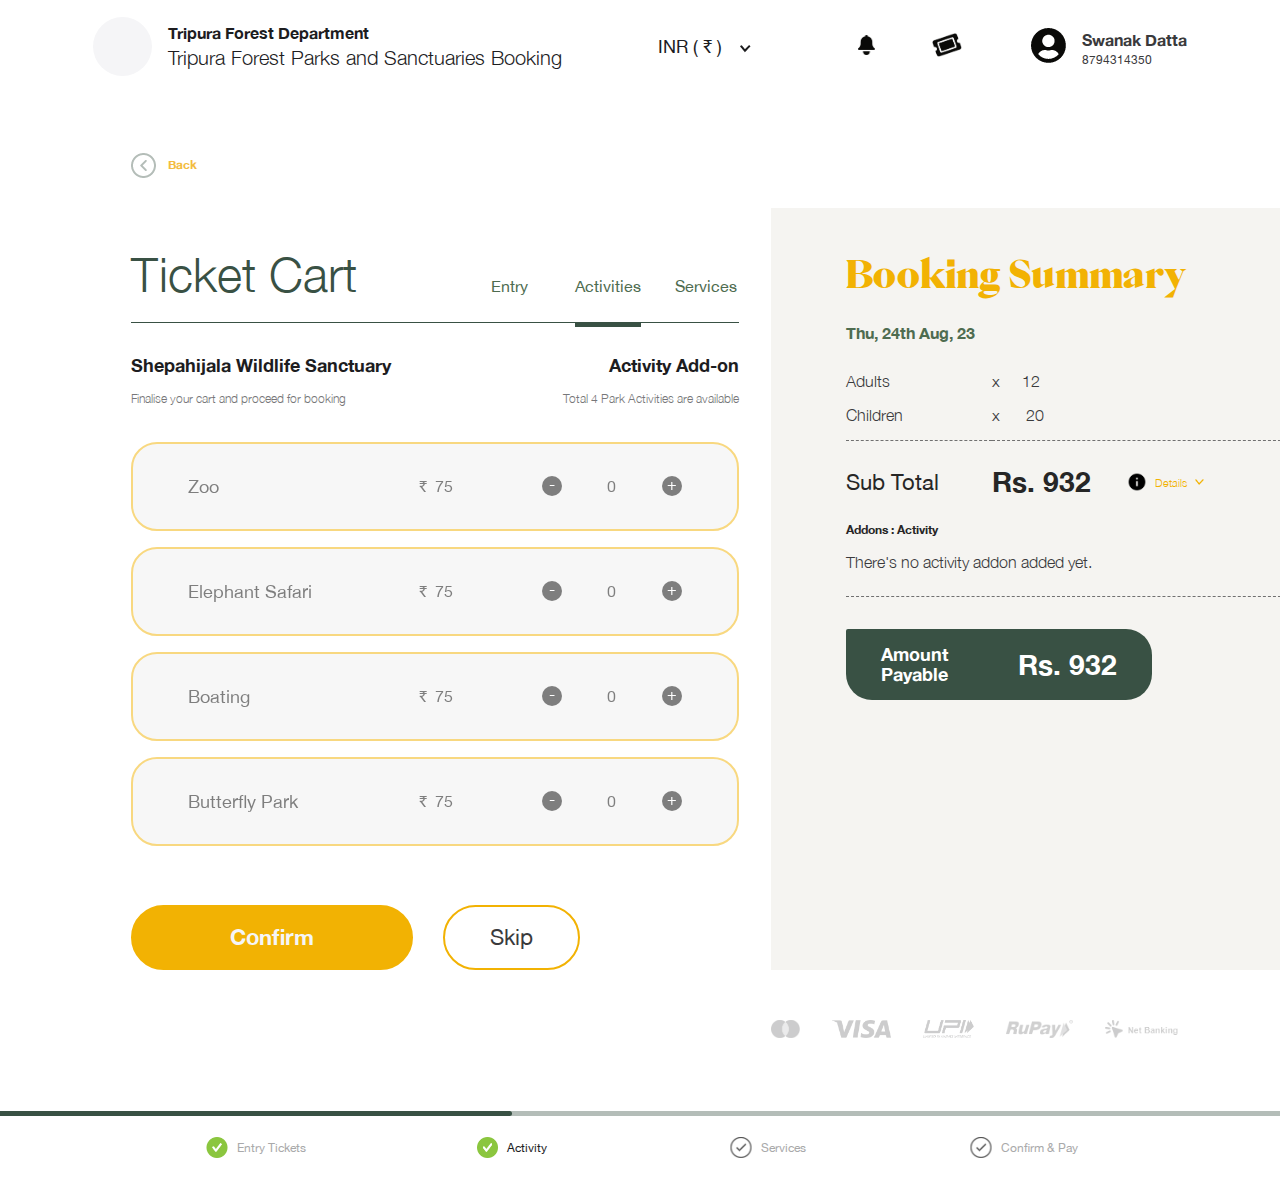
==== commit 24ddc5b6: "finialised the pages with addon activity" ====
--- a/cart-activity.html
+++ b/cart-activity.html
@@ -1,218 +1,259 @@
 <!DOCTYPE html>
 <html lang="en">
-  <head>
-    <meta charset="UTF-8" />
-    <meta name="viewport" content="width=device-width, initial-scale=1.0" />
-    <title>Cart - Tripura Forest Parks And Sanctuary Booking</title>
-    <link rel="stylesheet" href="style.css" />
-  </head>
-  <body class="cart-entry-page">
-    <header id="header" class="inverted">
-      <div class="brand">
-        <div class="logo-container">
-          <img
-            fetchpriority="high"
-            src="../assets/images/logo.png"
-            alt="Tripura Forest Department"
-          />
-        </div>
-        <div class="brand-name">
-          <h1>Tripura Forest Department</h1>
-          <p>Tripura Forest Parks and Sanctuaries Booking</p>
-        </div>
-      </div>
-      <div class="header-right-col">
-        <div class="currency-selector-container">
-          <div class="custom-select">
-            <select class="select-hidden" name="currency-selector">
-              <option value="1" selected>INR ( ₹ )</option>
-              <option value="2">USD ( $ )</option>
-            </select>
-            <div class="select-selected">INR ( ₹ )</div>
-            <div class="select-arrow"></div>
-            <ul class="select-items">
-              <li data-value="1">INR ( ₹ )</li>
-              <li data-value="2">USD ( $ )</li>
-            </ul>
-          </div>
-        </div>
-        <div class="notification-container">
+
+<head>
+  <meta charset="UTF-8" />
+  <meta name="viewport" content="width=device-width, initial-scale=1.0" />
+  <title>Cart - Tripura Forest Parks And Sanctuary Booking</title>
+  <link rel="stylesheet" href="style.css" />
+</head>
+
+<body class="cart-entry-page">
+  <header id="header" class="inverted">
+    <div class="brand">
+      <div class="logo-container">
+        <img fetchpriority="high" src="../assets/images/logo.png" alt="Tripura Forest Department" />
+      </div>
+      <div class="brand-name">
+        <h1>Tripura Forest Department</h1>
+        <p>Tripura Forest Parks and Sanctuaries Booking</p>
+      </div>
+    </div>
+    <div class="header-right-col">
+      <div class="currency-selector-container">
+        <div class="custom-select">
+          <select class="select-hidden" name="currency-selector">
+            <option value="1" selected>INR ( ₹ )</option>
+            <option value="2">USD ( $ )</option>
+          </select>
+          <div class="select-selected">INR ( ₹ )</div>
+          <div class="select-arrow"></div>
+          <ul class="select-items">
+            <li data-value="1">INR ( ₹ )</li>
+            <li data-value="2">USD ( $ )</li>
+          </ul>
+        </div>
+      </div>
+      <div class="notification-container">
+        <a href="#">
+          <img src="../assets/images/notifications.png" alt="Notifications" />
+        </a>
+      </div>
+      <div class="tickets-container">
+        <a href="#">
+          <img src="../assets/images/ticket.png" alt="Tickets" />
+        </a>
+      </div>
+      <div class="user-details-container">
+        <div class="user-image">
           <a href="#">
-            <img src="../assets/images/notifications.png" alt="Notifications" />
+            <img src="../assets/images/user-circle.png" alt="Swanak Datta" />
           </a>
         </div>
-        <div class="tickets-container">
-          <a href="#">
-            <img src="../assets/images/ticket.png" alt="Tickets" />
-          </a>
-        </div>
-        <div class="user-details-container">
-          <div class="user-image">
-            <a href="#">
-              <img src="../assets/images/user-circle.png" alt="Swanak Datta" />
-            </a>
-          </div>
-          <div class="user-details">
-            <p class="user-name">Swanak Datta</p>
-            <small class="user-phone-number">8794314350</small>
-          </div>
-        </div>
-      </div>
-    </header>
-    <main id="main">
-      <section class="cart-navigations section-inline-padding"">
-        <a href="#" class="cart-navigation__back-link">
-          <img
-            src="/assets/images/back-btn-img.png"
-            alt=""
-            class="cart-navigation__back-img"
-          />
-          <span class="cart-navigation__back-text">Back</span>
-        </a>
-      </section>
-      <section class="cart-details section-inline-padding">
-        <div class="cart-details__form">
-            <div class="cart-details__form-header">
-                <h2 class="cart-details__form-title">Ticket Cart</h2>
-                <ul class="cart-details__form-nav">
-                    <li class="cart-details__form-nav-item">Entry</li>
-                    <li class="cart-details__form-nav-item active">Activities</li>
-                    <li class="cart-details__form-nav-item">Services</li>
-                </ul>
-            </div>
-            <div class="cart-details__form-details-container">
-              <div class="cart-details__form-park-title-container">
-                <h3 class="cart-details__form-park-name">Shepahijala Wildlife Sanctuary</h3>
-                <small class="cart-details__form-details">Finalise your cart and proceed for booking</small>
-              </div>
-              <div class="cart-details__form-addon">
-                <h3 class="cart-details__form-addon-title">Activity Add-on</h3>
-                <small class="cart-details__form-addon-details">Total 4 Park Activities are available</small>
-              </div>
-            </div>
-            <div class="cart-details__form-container">
-              <div class="cart-details__form-activity">
-                <p class="cart-details__form-activity-name">Zoo</p>
-                <p class="cart-details__form-activty-rate" data-currency="₹">75</p>
-                <div class="cart-details__form-activity-input-container">
-                  <span class="cart-details__form-activity-input-decrease">-</span>
-                  <span class="cart-details__form-activity-input">12</span>
-                  <span class="cart-details__form-activity-input-increase">+</span>
-                </div>
-              </div>
-              <div class="cart-details__form-activity">
-                <p class="cart-details__form-activity-name">Elephant Safari</p>
-                <p class="cart-details__form-activty-rate" data-currency="₹">75</p>
-                <div class="cart-details__form-activity-input-container">
-                  <span class="cart-details__form-activity-input-decrease">-</span>
-                  <span class="cart-details__form-activity-input">12</span>
-                  <span class="cart-details__form-activity-input-increase">+</span>
-                </div>
-              </div>
-              <div class="cart-details__form-activity">
-                <p class="cart-details__form-activity-name">Boating</p>
-                <p class="cart-details__form-activty-rate" data-currency="₹">75</p>
-                <div class="cart-details__form-activity-input-container">
-                  <span class="cart-details__form-activity-input-decrease">-</span>
-                  <span class="cart-details__form-activity-input">32</span>
-                  <span class="cart-details__form-activity-input-increase">+</span>
-                </div>
-              </div>
-              <div class="cart-details__form-activity unavailable">
-                <p class="cart-details__form-activity-name">Butterfly Park</p>
-                <p class="cart-details__form-activty-rate" data-currency="₹">75</p>
-                <div class="cart-details__form-activity-input-container">
-                  <span class="cart-details__form-activity-input-decrease">-</span>
-                  <span class="cart-details__form-activity-input">0</span>
-                  <span class="cart-details__form-activity-input-increase">+</span>
-                </div>
-              </div>
-              <button class="cart-details__form-btn">Confirm</button>
-              <button class="cart-details__form-skip-btn">Skip</button>
-            </div>
-        </div>
-        <div class="cart-details__summary">
-          <h2 class="cart-details__summary-title">Booking Summary</h2>
-          <time class="cart-details__summary-date" datetime="2023-08-24T00:00">Thu, 24th Aug, 23</time>
-          <div class="cart-details__summary-details-container">
-            <p class="cart-details__summary-details-person-adults">Adults</p>
-            <p class="cart-details__summary-details-person-adults-count">12</p>
-            <p class="cart-details__summary-details-person-childrens">Children</p>
-            <p class="cart-details__summary-details-person-childrens-count">20</p>
-            <p class="cart-details__summary-details-total-title">Sub Total</p>
-            <div class="cart-details__summary-details-total-amount-container">
-              <p class="cart-details__summary-details-total-amount" data-currency="Rs.">932</p>
-              <div class="cart-details__summary-details-wrapper">
-                <img src="/assets/images/info-icon.png" alt="" class="cart-details__summary-details-icon">
-                <small class="cart-details__summary-details-text">Details</small>
-                <img src="/assets/images/park-dropdown-icon.png" decoding="async" loading="lazy" alt="" class="cart-details__summary-details-chevron">
-              </div>
-            </div>
-          </div>
-          <h3 class="cart-details__summary-addon-title">Addons : Activity</h3>
-          <div class="cart-details__summary-addon-details-container">
-            <div class="cart-details__summary-addon-details-wrapper">
-              <p class="cart-details__summary-addon-details-name">Zoo</p>
-              <p class="cart-details__summary-addon-details-count">20</p>
-              <img src="/assets/images/delete-icon.png" decoding="async" loading="lazy" alt="" class="cart-details__summary-addon-details-delete-img">
-            </div>
-            <div class="cart-details__summary-addon-details-wrapper">
-              <p class="cart-details__summary-addon-details-name">Elephant Safari</p>
-              <p class="cart-details__summary-addon-details-count">12</p>
-              <img src="/assets/images/delete-icon.png" decoding="async" loading="lazy" alt="" class="cart-details__summary-addon-details-delete-img">
-            </div>
-            <div class="cart-details__summary-addon-details-wrapper">
-              <p class="cart-details__summary-addon-details-name">Boating</p>
-              <p class="cart-details__summary-addon-details-count">32</p>
-              <img src="/assets/images/delete-icon.png" decoding="async" loading="lazy" alt="" class="cart-details__summary-addon-details-delete-img">
-            </div>
-          </div>
-          <div class="cart-details__summary-payable">
-            <h3 class="cart-details__summary-payable-title">Amount Payable</h3>
-            <h4 class="cart-details__summary-payable-amount" data-currency="Rs.">1045</h4>
-          </div>
-        </div>
-        <div class="footer-secondary__logos">
-          <img decoding="async" loading="lazy" src="../assets/images/master-card-logo.png" alt="" class="footer-secondary__logo">
-          <img decoding="async" loading="lazy" src="../assets/images/visa-logo.png" alt="" class="footer-secondary__logo">
-          <img decoding="async" loading="lazy" src="../assets/images/upi-logo.png" alt="" class="footer-secondary__logo">
-          <img decoding="async" loading="lazy" src="../assets/images/rupay-logo.png" alt="" class="footer-secondary__logo">
-          <img decoding="async" loading="lazy" src="../assets/images/net-banking.png" alt="" class="footer-secondary__logo">
-        </div>
-      </section>
-      <section class="cart-footer">
-        <progress class="cart-footer__progressbar" max="5" value="2">1</progress>
-        <ul class="cart-footer__progress-labels">
-          <li class="cart-footer__progress-label">
-            <div class="cart-footer__progress-lebel-wrapper">
-              <img src="/assets/images/tick-icon.png" alt="" class="cart-footer__progress-lebel-img">
-              <img src="/assets/images/tick-icon-green.png" alt="" class="cart-footer__progress-lebel-img-complete">
-              <p class="cart-footer__progress-label-text">Entry Tickets</p>
-            </div>
-          </li>
-          <li class="cart-footer__progress-label active">
-            <div class="cart-footer__progress-lebel-wrapper">
-              <img src="/assets/images/tick-icon.png" alt="" class="cart-footer__progress-lebel-img">
-              <img src="/assets/images/tick-icon-green.png" alt="" class="cart-footer__progress-lebel-img-complete">
-              <p class="cart-footer__progress-label-text">Activity</p>
-            </div>
-          </li>
-          <li class="cart-footer__progress-label">
-            <div class="cart-footer__progress-lebel-wrapper">
-              <img src="/assets/images/tick-icon.png" alt="" class="cart-footer__progress-lebel-img">
-              <img src="/assets/images/tick-icon-green.png" alt="" class="cart-footer__progress-lebel-img-complete">
-              <p class="cart-footer__progress-label-text">Services</p>
-            </div>
-          </li>
-          <li class="cart-footer__progress-label">
-            <div class="cart-footer__progress-lebel-wrapper">
-              <img src="/assets/images/tick-icon.png" alt="" class="cart-footer__progress-lebel-img">
-              <img src="/assets/images/tick-icon-green.png" alt="" class="cart-footer__progress-lebel-img-complete">
-              <p class="cart-footer__progress-label-text">Confirm & Pay</p>
-            </div>
-          </li>
-        </ul>
-      </section>
-    </main>
-  </body>
-</html>
+        <div class="user-details">
+          <p class="user-name">Swanak Datta</p>
+          <small class="user-phone-number">8794314350</small>
+        </div>
+      </div>
+    </div>
+  </header>
+  <main id="main">
+    <section class="cart-navigations section-inline-padding">
+      <a href="#" class="cart-navigation__back-link">
+        <img src="/assets/images/back-btn-img.png" alt="" class="cart-navigation__back-img" />
+        <span class="cart-navigation__back-text">Back</span>
+      </a>
+    </section>
+    <section class="cart-details section-inline-padding">
+      <div class="cart-details__form">
+        <div class="cart-details__form-header">
+          <h2 class="cart-details__form-title">Ticket Cart</h2>
+          <ul class="cart-details__form-nav">
+            <li class="cart-details__form-nav-item">Entry</li>
+            <li class="cart-details__form-nav-item active">Activities</li>
+            <li class="cart-details__form-nav-item">Services</li>
+          </ul>
+        </div>
+        <div class="cart-details__form-details-container">
+          <div class="cart-details__form-park-title-container">
+            <h3 class="cart-details__form-park-name">
+              Shepahijala Wildlife Sanctuary
+            </h3>
+            <small class="cart-details__form-details">Finalise your cart and proceed for booking</small>
+          </div>
+          <div class="cart-details__form-addon">
+            <h3 class="cart-details__form-addon-title">Activity Add-on</h3>
+            <small class="cart-details__form-addon-details">Total 4 Park Activities are available</small>
+          </div>
+        </div>
+        <div class="cart-details__form-container">
+          <div class="cart-details__form-activity">
+            <p class="cart-details__form-activity-name">Zoo</p>
+            <p class="cart-details__form-activity-rate" data-currency="₹">
+              75
+            </p>
+            <div class="cart-details__form-activity-input-container">
+              <button class="cart-details__form-activity-input-decrease">
+                -
+              </button>
+              <input type="number" name="" id="" class="cart-details__form-activity-input" disabled value="0"
+                inputmode="numeric" />
+              <button class="cart-details__form-activity-input-increase">
+                +
+              </button>
+            </div>
+          </div>
+          <div class="cart-details__form-activity">
+            <p class="cart-details__form-activity-name">Elephant Safari</p>
+            <p class="cart-details__form-activity-rate" data-currency="₹">
+              75
+            </p>
+            <div class="cart-details__form-activity-input-container">
+              <button class="cart-details__form-activity-input-decrease">
+                -
+              </button>
+              <input type="number" name="" id="" class="cart-details__form-activity-input" disabled value="0"
+                inputmode="numeric" />
+              <button class="cart-details__form-activity-input-increase">
+                +
+              </button>
+            </div>
+          </div>
+          <div class="cart-details__form-activity">
+            <p class="cart-details__form-activity-name">Boating</p>
+            <p class="cart-details__form-activity-rate" data-currency="₹">
+              75
+            </p>
+            <div class="cart-details__form-activity-input-container">
+              <button class="cart-details__form-activity-input-decrease">
+                -
+              </button>
+              <input type="number" name="" id="" class="cart-details__form-activity-input" disabled value="0"
+                inputmode="numeric" />
+              <button class="cart-details__form-activity-input-increase">
+                +
+              </button>
+            </div>
+          </div>
+          <div class="cart-details__form-activity">
+            <p class="cart-details__form-activity-name">Butterfly Park</p>
+            <p class="cart-details__form-activity-rate" data-currency="₹">
+              75
+            </p>
+            <div class="cart-details__form-activity-input-container">
+              <button class="cart-details__form-activity-input-decrease">
+                -
+              </button>
+              <input type="number" name="" id="" class="cart-details__form-activity-input" disabled value="0"
+                inputmode="numeric" />
+              <button class="cart-details__form-activity-input-increase">
+                +
+              </button>
+            </div>
+          </div>
+          <button class="cart-details__form-btn">Confirm</button>
+          <button class="cart-details__form-skip-btn">Skip</button>
+        </div>
+      </div>
+      <div class="cart-details__summary">
+        <h2 class="cart-details__summary-title">Booking Summary</h2>
+        <time class="cart-details__summary-date" datetime="2023-08-24T00:00">Thu, 24th Aug, 23</time>
+        <div class="cart-details__summary-details-container">
+          <p class="cart-details__summary-details-person-adults">Adults</p>
+          <p class="cart-details__summary-details-person-adults-count">12</p>
+          <p class="cart-details__summary-details-person-childrens">
+            Children
+          </p>
+          <p class="cart-details__summary-details-person-childrens-count">
+            20
+          </p>
+          <p class="cart-details__summary-details-total-title">Sub Total</p>
+          <div class="cart-details__summary-details-total-amount-container">
+            <p class="cart-details__summary-details-total-amount" data-currency="Rs.">932</p>
+            <div class="cart-details__summary-details-wrapper">
+              <img src="/assets/images/info-icon.png" alt="" class="cart-details__summary-details-icon" />
+              <small class="cart-details__summary-details-text">Details</small>
+              <img src="/assets/images/park-dropdown-icon.png" decoding="async" loading="lazy" alt=""
+                class="cart-details__summary-details-chevron" />
+            </div>
+          </div>
+        </div>
+        <h3 class="cart-details__summary-addon-title">Addons : Activity</h3>
+        <div class="cart-details__summary-addon-details-container">
+          <p class="cart-details__summary-addon-details-na">There's no activity addon added yet.</p>
+          <!-- <div class="cart-details__summary-addon-details-wrapper">
+            <p class="cart-details__summary-addon-details-name">Zoo</p>
+            <p class="cart-details__summary-addon-details-count">20</p>
+            <button class="cart-details__summary-addon-details-delete"></button>
+          </div>
+          <div class="cart-details__summary-addon-details-wrapper">
+            <p class="cart-details__summary-addon-details-name">
+              Elephant Safari
+            </p>
+            <p class="cart-details__summary-addon-details-count">12</p>
+            <button class="cart-details__summary-addon-details-delete"></button>
+          </div>
+          <div class="cart-details__summary-addon-details-wrapper">
+            <p class="cart-details__summary-addon-details-name">Boating</p>
+            <p class="cart-details__summary-addon-details-count">32</p>
+            <button class="cart-details__summary-addon-details-delete"></button>
+          </div> -->
+        </div>
+        <div class="cart-details__summary-payable">
+          <h3 class="cart-details__summary-payable-title">Amount Payable</h3>
+          <h4 class="cart-details__summary-payable-amount" data-currency="Rs.">1045</h4>
+        </div>
+      </div>
+      <div class="footer-secondary__logos">
+        <img decoding="async" loading="lazy" src="../assets/images/master-card-logo.png" alt=""
+          class="footer-secondary__logo" />
+        <img decoding="async" loading="lazy" src="../assets/images/visa-logo.png" alt=""
+          class="footer-secondary__logo" />
+        <img decoding="async" loading="lazy" src="../assets/images/upi-logo.png" alt=""
+          class="footer-secondary__logo" />
+        <img decoding="async" loading="lazy" src="../assets/images/rupay-logo.png" alt=""
+          class="footer-secondary__logo" />
+        <img decoding="async" loading="lazy" src="../assets/images/net-banking.png" alt=""
+          class="footer-secondary__logo" />
+      </div>
+    </section>
+    <section class="cart-footer">
+      <progress class="cart-footer__progressbar" max="5" value="2">
+        1
+      </progress>
+      <ul class="cart-footer__progress-labels">
+        <li class="cart-footer__progress-label">
+          <div class="cart-footer__progress-lebel-wrapper">
+            <img src="/assets/images/tick-icon.png" alt="" class="cart-footer__progress-lebel-img" />
+            <img src="/assets/images/tick-icon-green.png" alt="" class="cart-footer__progress-lebel-img-complete" />
+            <p class="cart-footer__progress-label-text">Entry Tickets</p>
+          </div>
+        </li>
+        <li class="cart-footer__progress-label active">
+          <div class="cart-footer__progress-lebel-wrapper">
+            <img src="/assets/images/tick-icon.png" alt="" class="cart-footer__progress-lebel-img" />
+            <img src="/assets/images/tick-icon-green.png" alt="" class="cart-footer__progress-lebel-img-complete" />
+            <p class="cart-footer__progress-label-text">Activity</p>
+          </div>
+        </li>
+        <li class="cart-footer__progress-label">
+          <div class="cart-footer__progress-lebel-wrapper">
+            <img src="/assets/images/tick-icon.png" alt="" class="cart-footer__progress-lebel-img" />
+            <img src="/assets/images/tick-icon-green.png" alt="" class="cart-footer__progress-lebel-img-complete" />
+            <p class="cart-footer__progress-label-text">Services</p>
+          </div>
+        </li>
+        <li class="cart-footer__progress-label">
+          <div class="cart-footer__progress-lebel-wrapper">
+            <img src="/assets/images/tick-icon.png" alt="" class="cart-footer__progress-lebel-img" />
+            <img src="/assets/images/tick-icon-green.png" alt="" class="cart-footer__progress-lebel-img-complete" />
+            <p class="cart-footer__progress-label-text">Confirm & Pay</p>
+          </div>
+        </li>
+      </ul>
+    </section>
+  </main>
+  <script src="/main.js"></script>
+</body>
+
+</html>--- a/style.css
+++ b/style.css
@@ -1245,6 +1245,7 @@
 
 .newsletter__container {
   width: min(380px, 100%);
+  overflow: hidden;
 }
 
 .newsletter__title {
@@ -1895,11 +1896,13 @@
 }
 
 /* Cart entry page */
-.cart-navigations {
+.cart-navigations,
+.booking-success-navigations {
   padding-block: 60px 15px !important;
 }
 
-.cart-navigation__back-link {
+.cart-navigation__back-link,
+.booking-success-navigation__back-link {
   text-decoration: none;
   display: flex;
   flex-direction: row;
@@ -1981,6 +1984,11 @@
 .cart-details__form-nav-item.active::after,
 .cart-details__form-nav-item:hover::after {
   transform: scaleY(1);
+}
+
+.cart-details__form-nav.disabled .cart-details__form-nav-item {
+  pointer-events: none;
+  color: var(---b4bdb8);
 }
 
 .cart-details__form-details-container {
@@ -2520,6 +2528,11 @@
   border-radius: 26px;
   border: 2px solid var(---f2b203);
   gap: 1rem;
+  opacity: 0.5;
+}
+
+.cart-details__form-activity.added {
+  opacity: 1;
 }
 
 .cart-details__form-activity-name {
@@ -2528,14 +2541,14 @@
   color: var(--unnamed-color-000000);
 }
 
-.cart-details__form-activty-rate {
+.cart-details__form-activity-rate {
   font-size: var(--unnamed-font-size-16);
   line-height: 1.563em;
   position: relative;
   color: var(--unnamed-color-000000);
 }
 
-.cart-details__form-activty-rate::before {
+.cart-details__form-activity-rate::before {
   content: attr(data-currency);
   margin-inline-end: 0.5ch;
 }
@@ -2561,6 +2574,29 @@
   position: relative;
   line-height: 20px;
   cursor: pointer;
+  user-select: none;
+}
+
+.cart-details__form-activity-input {
+  appearance: none;
+  background: transparent;
+  max-width: 4ch;
+  text-align: center;
+  outline: none;
+}
+
+input[type="number"]::-webkit-inner-spin-button,
+input[type="number"]::-webkit-outer-spin-button {
+  -webkit-appearance: none;
+  margin: 0;
+}
+
+input[type="number"] {
+  -moz-appearance: textfield;
+}
+
+input[type="number"]::-moz-appearance:textfield {
+  appearance: textfield;
 }
 
 .cart-details__form-activity-input-container
@@ -2581,12 +2617,6 @@
 .cart-details__form-activity-input-container
   .cart-details__form-activity-input-increase::after {
   content: "+";
-}
-
-.cart-details__form-activity.unavailable
-  .cart-details__form-activity-input-container
-  [class^="cart-details__form-activity-input-"] {
-  cursor: not-allowed;
 }
 
 .cart-entry-page .cart-details__form-btn {
@@ -2621,9 +2651,12 @@
   margin-block-end: 1rem;
 }
 
-.cart-details__summary-addon-details-delete-img {
-  max-width: 15px;
-  cursor: pointer;
+.cart-details__summary-addon-details-delete {
+  width: 15px;
+  height: 15px;
+  background: url(../assets/images/delete-icon.png) center center no-repeat;
+  background-size: contain;
+  border-radius: 50%;
 }
 
 .cart-details__summary-addon-details-count {
@@ -2650,6 +2683,20 @@
 
 .cart-details__summary-addon-details-container {
   margin-block-start: 1rem;
+}
+
+.cart-details__summary-addon-details-na {
+  margin-block-end: 1.5rem;
+  font-size: var(--unnamed-font-size-16);
+  font-weight: var(--unnamed-font-weight-300);
+  line-height: 1.188em;
+  color: var(---3a3a3c);
+  display: none;
+}
+
+.cart-details__summary-addon-details-container
+  > .cart-details__summary-addon-details-na:only-child {
+  display: block;
 }
 
 .cart-details__summary-payable {
@@ -2664,7 +2711,7 @@
   border-block-start: 0.3px dashed var(---707070);
 }
 
-.cart-details__summary-payable > * {
+.cart-details__summary-payable > *:not(.booking-success__summary-details) {
   padding: 16px 35px;
   background: var(---395144);
 }
@@ -2692,15 +2739,6 @@
 
 .cart-details__summary-addon-details-wrapper:last-child {
   margin-block-end: 1.5rem;
-}
-
-.cart-details__form-activity.unavailable {
-  opacity: 0.5;
-}
-
-.cart-details__form-activity.unavailable
-  span[class^="cart-details__form-activity-input-"] {
-  cursor: not-allowed;
 }
 
 /* OTP Page */
@@ -2900,11 +2938,13 @@
   transform: scaleY(1);
 }
 
-.booking-history__header-sorting {
+.booking-history__header-sorting,
+.park-listing__header-sorting {
   position: relative;
 }
 
-.booking-history__header-sorting-selected {
+.booking-history__header-sorting-selected,
+.park-listing__header-sorting-selected {
   position: relative;
   font-size: var(--unnamed-font-size-18);
   font-weight: var(--unnamed-font-weight-300);
@@ -2912,12 +2952,14 @@
   cursor: pointer;
 }
 
-.booking-history__header-sorting-selected::after {
+.booking-history__header-sorting-selected::after,
+.park-listing__header-sorting-selected::after {
   content: url(../assets/images/chevron-down-alt.png);
   margin-inline-start: 1em;
 }
 
-.booking-history__header-sorting-drop-dowm {
+.booking-history__header-sorting-drop-dowm,
+.park-listing__header-sorting-drop-dowm {
   position: absolute;
   top: calc(100% + 30px);
   right: 0;
@@ -2932,7 +2974,8 @@
   will-change: transform;
 }
 
-.booking-history__header-sorting-items {
+.booking-history__header-sorting-items,
+.park-listing__header-sorting-items {
   list-style: none;
   padding-inline-start: 40px;
   font-size: var(--unnamed-font-size-18);
@@ -2940,16 +2983,19 @@
   line-height: 1.5em;
 }
 
-.booking-history__header-sorting-item + .booking-history__header-sorting-item {
+.booking-history__header-sorting-item + .booking-history__header-sorting-item,
+.park-listing__header-sorting-item + .park-listing__header-sorting-item {
   margin-block-start: 2em;
 }
 
-.booking-history__header-sorting-item {
+.booking-history__header-sorting-item,
+.park-listing__header-sorting-item {
   cursor: pointer;
   display: inline-block;
 }
 
-.booking-history__header-sorting-rating-wrapper {
+.booking-history__header-sorting-rating-wrapper,
+.park-listing__header-sorting-rating-wrapper {
   font-size: var(--unnamed-font-size-18);
   color: var(---262626);
   line-height: 1.5em;
@@ -2962,7 +3008,8 @@
   margin-block-start: 3rem;
 }
 
-.booking-history__header-sorting-rating {
+.booking-history__header-sorting-rating,
+.park-listing__header-sorting-rating {
   display: grid;
   place-content: center;
   appearance: none;
@@ -2976,7 +3023,8 @@
   border-radius: 0.15em;
 }
 
-.booking-history__header-sorting-rating::before {
+.booking-history__header-sorting-rating::before,
+.park-listing__header-sorting-rating::before {
   content: "";
   width: 0.85em;
   height: 0.85em;
@@ -2985,11 +3033,13 @@
   box-shadow: inset 1em 1em var(---8bc63f);
 }
 
-.booking-history__header-sorting-rating:checked::before {
+.booking-history__header-sorting-rating:checked::before,
+.park-listing__header-sorting-rating:checked::before {
   transform: scale(1);
 }
 
-.booking-history__header-sorting-btn {
+.booking-history__header-sorting-btn,
+.park-listing__header-sorting-btn {
   margin-block-start: 19px;
   width: 100%;
   text-align: center;
@@ -3003,7 +3053,8 @@
 }
 
 .booking-history__header-sorting:hover
-  .booking-history__header-sorting-drop-dowm {
+  .booking-history__header-sorting-drop-dowm,
+.park-listing__header-sorting:hover .park-listing__header-sorting-drop-dowm {
   transform: scaleY(1);
   opacity: 1;
   z-index: 1;
@@ -3218,3 +3269,299 @@
 .booking-history-page #footer {
   padding-block-start: 340px;
 }
+
+/* Park Listing Page */
+.park-listing_sub-title {
+  font-size: var(--unnamed-font-size-48);
+  font-weight: var(--unnamed-font-weight-300);
+  line-height: 1.2em;
+  color: var(--unnamed-color-000000);
+}
+
+.park-listing__content-container {
+  text-align: center;
+  padding-block: 120px 35px !important;
+}
+
+.park-listing__title {
+  font-size: var(--unnamed-font-size-48) !important;
+  font-weight: 700;
+  line-height: 1.2em;
+  color: var(--unnamed-color-000000) !important;
+  margin-block-start: 0.21em;
+}
+
+.park-listing_sub-title,
+.park-listing__title {
+  width: min(1024px, 100%);
+  margin-inline: auto;
+}
+
+.park-listing__details {
+  font-size: var(--unnamed-font-size-12);
+  line-height: 1.5em;
+  color: var(---777779);
+  width: min(1200px, 100%);
+  margin-inline: auto;
+  margin-block-start: 4.25em;
+}
+
+.park-listing__filters {
+  display: flex;
+  flex-direction: row;
+  flex-wrap: nowrap;
+  justify-content: center;
+  align-items: center;
+  position: relative;
+  width: min(1450px, 100%);
+  gap: 1.375rem;
+}
+
+.park-listing__filter:hover {
+  border-color: var(---b4bdb8);
+  background: var(---f0ebce);
+}
+
+.park-listing__list-container {
+  display: flex;
+  flex-direction: column;
+  flex-wrap: nowrap;
+  align-items: center;
+  justify-content: flex-start;
+  gap: 96px;
+  padding-inline: 55px;
+  padding-block: 35px 330px !important;
+}
+
+.park-listing__filter {
+  border: 1px solid transparent;
+  border-radius: 26px;
+  display: flex;
+  flex-direction: row;
+  flex-wrap: nowrap;
+  justify-content: center;
+  align-items: flex-end;
+  gap: 14px;
+  cursor: pointer;
+  padding: 14px 22px;
+  transition: all 150ms linear;
+}
+
+.park-listing__filter-icon {
+  max-width: 24px;
+}
+
+.park-listing__filter-term {
+  line-height: 1.5em;
+  font-size: 1rem;
+  color: var(---4e6c50);
+}
+
+.park-listing__header-sorting {
+  padding: 14px 0;
+  display: flex;
+  flex-direction: column;
+  flex-wrap: nowrap;
+  justify-content: center;
+  position: absolute;
+  right: 0;
+}
+
+.park-listing__header-sorting-selected {
+  font-size: 17px;
+}
+
+.park-listing__list {
+  display: grid;
+  grid-template-columns: repeat(auto-fit, minmax(437px, 1fr));
+  gap: 1rem;
+  align-items: stretch;
+  justify-items: stretch;
+  align-content: center;
+  justify-content: center;
+  width: min(1810px);
+  margin-inline: auto;
+  max-width: 100%;
+}
+
+.park-listing__list-link {
+  border-radius: 23px;
+  overflow: hidden;
+  aspect-ratio: 1/1;
+}
+
+.park-listing__list-img {
+  width: 100%;
+  height: 100%;
+  object-fit: cover;
+  object-position: center;
+}
+
+/* Booking Success page */
+.booking-success__ref-id,
+.booking-failed__ref-id,
+.booking-success__transaction-id {
+  font-size: var(--unnamed-font-size-22);
+  font-weight: 300;
+  line-height: 1.2em;
+  color: var(---262626);
+}
+
+.booking-success__transaction-id {
+  margin-block-start: 8px;
+}
+
+.booking-success__ref-id,
+.booking-failed__ref-id {
+  margin-block-start: 0.82em;
+}
+
+.booking-success__card-container,
+.booking-failed__card-container {
+  padding: 20px 50px 28px 20px;
+  border: 2px solid var(---f3bc3e);
+  background: var(---f1f1f1);
+  border-radius: 16px;
+  position: relative;
+  color: var(---f2b203);
+  width: min(460px, 100%);
+  margin-block-start: 2rem;
+}
+
+.booking-success__card-container::after,
+.booking-failed__card-container::after {
+  content: "";
+  position: absolute;
+  top: 27px;
+  right: 38px;
+  width: 6px;
+  height: 6px;
+  background: var(---f2b203);
+  border-radius: 50%;
+}
+
+.booking-success__card-date,
+.booking-failed__card-date {
+  font-size: 1rem;
+  font-weight: 700;
+  color: var(---f2b203);
+  line-height: 1.5em;
+}
+
+.booking-success__card-park-name,
+.booking-failed__card-park-name {
+  font-size: var(--unnamed-font-size-22);
+  color: var(---f2b203);
+  line-height: 1.53em;
+  margin-block-start: 1rem;
+  font-family: var(--font-family-pp-eiko);
+  font-weight: 500;
+}
+
+.booking-success__card-details,
+.booking-failed__card-details {
+  display: grid;
+  grid-template-columns: repeat(2, 1fr);
+  align-items: start;
+  justify-content: space-between;
+  margin-block-start: 27px;
+}
+
+.booking-success__card-name,
+.booking-failed__card-name,
+.booking-success__card-quantity,
+.booking-failed__card-quantity {
+  font-size: var(--unnamed-font-size-18);
+  line-height: 1.5em;
+}
+
+.booking-success__card-phone,
+.booking-failed__card-phone {
+  font-size: var(--unnamed-font-size-12);
+  line-height: 2.5em;
+  justify-self: end;
+}
+
+.booking-success__card-qr {
+  max-width: 54px;
+  justify-self: end;
+  margin-inline-end: 5px;
+}
+
+.booking-success__card-footer,
+.booking-failed__card-footer {
+  margin-block-start: 43px;
+  display: flex;
+  flex-direction: row;
+  flex-wrap: nowrap;
+  justify-content: space-between;
+  align-items: center;
+  overflow: hidden;
+}
+
+.booking-success__card-footer > img,
+.booking-failed__card-footer > img {
+  max-height: 19px;
+}
+
+.booking-success-page .cart-details__summary-payable,
+.booking-failed-page .cart-details__summary-payable {
+  padding-block-start: 60px;
+  border-block-start: none;
+}
+
+.booking-success__summary-details {
+  display: flex;
+  flex-direction: row;
+  flex-wrap: wrap;
+  justify-content: flex-start;
+  align-items: center;
+  gap: 5px;
+  margin-inline-start: 20px;
+  cursor: pointer;
+}
+
+.booking-success__anim {
+  margin-block-start: 66px;
+  margin-inline-start: 63px;
+}
+
+.booking-success__view-ticket-btn {
+  border-radius: 4em;
+  font-size: var(--unnamed-font-size-12);
+  font-weight: var(--unnamed-font-weight-bold);
+  margin-block-start: 4em;
+  padding: 2em 2.5em;
+  line-height: 1em;
+  color: var(---f5f5f7);
+  border: 2px solid var(---f2b203);
+  background: var(---f2b203);
+}
+
+.booking-success-page .cart-details {
+  padding-block: 15px 97px !important;
+}
+
+/* Booking Failed Page */
+.booking-failed__card-container {
+  background: var(---1d1d1f);
+}
+
+.booking-failed__card-status {
+  justify-self: end;
+  font-size: var(--unnamed-font-size-12);
+  padding-inline-end: 2.2em;
+  margin-block-start: 1ch;
+}
+
+.cart-footer__progress-lebel-img-failed {
+  display: none;
+}
+
+.cart-footer__progress-label.failed .cart-footer__progress-lebel-img-failed {
+  display: block;
+}
+
+.cart-footer__progress-label.failed .cart-footer__progress-lebel-img-complete {
+  display: none;
+}
